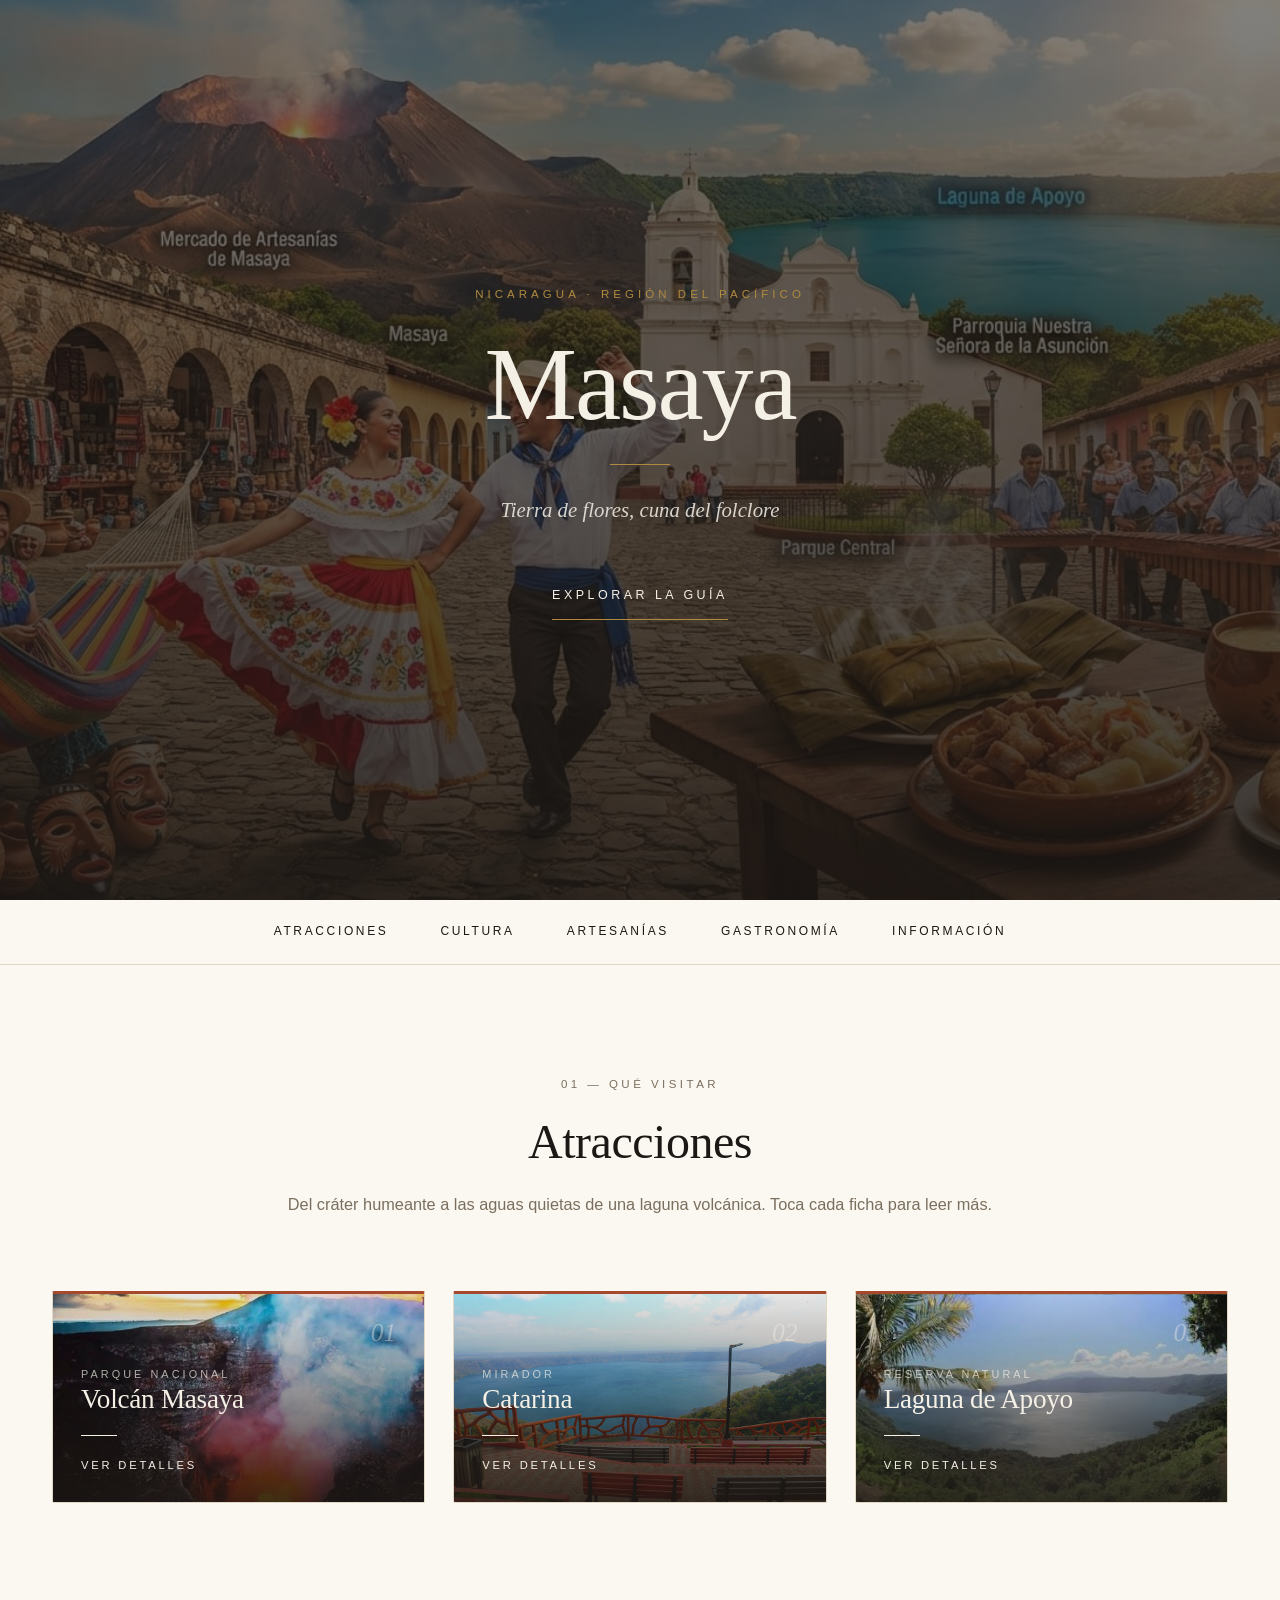
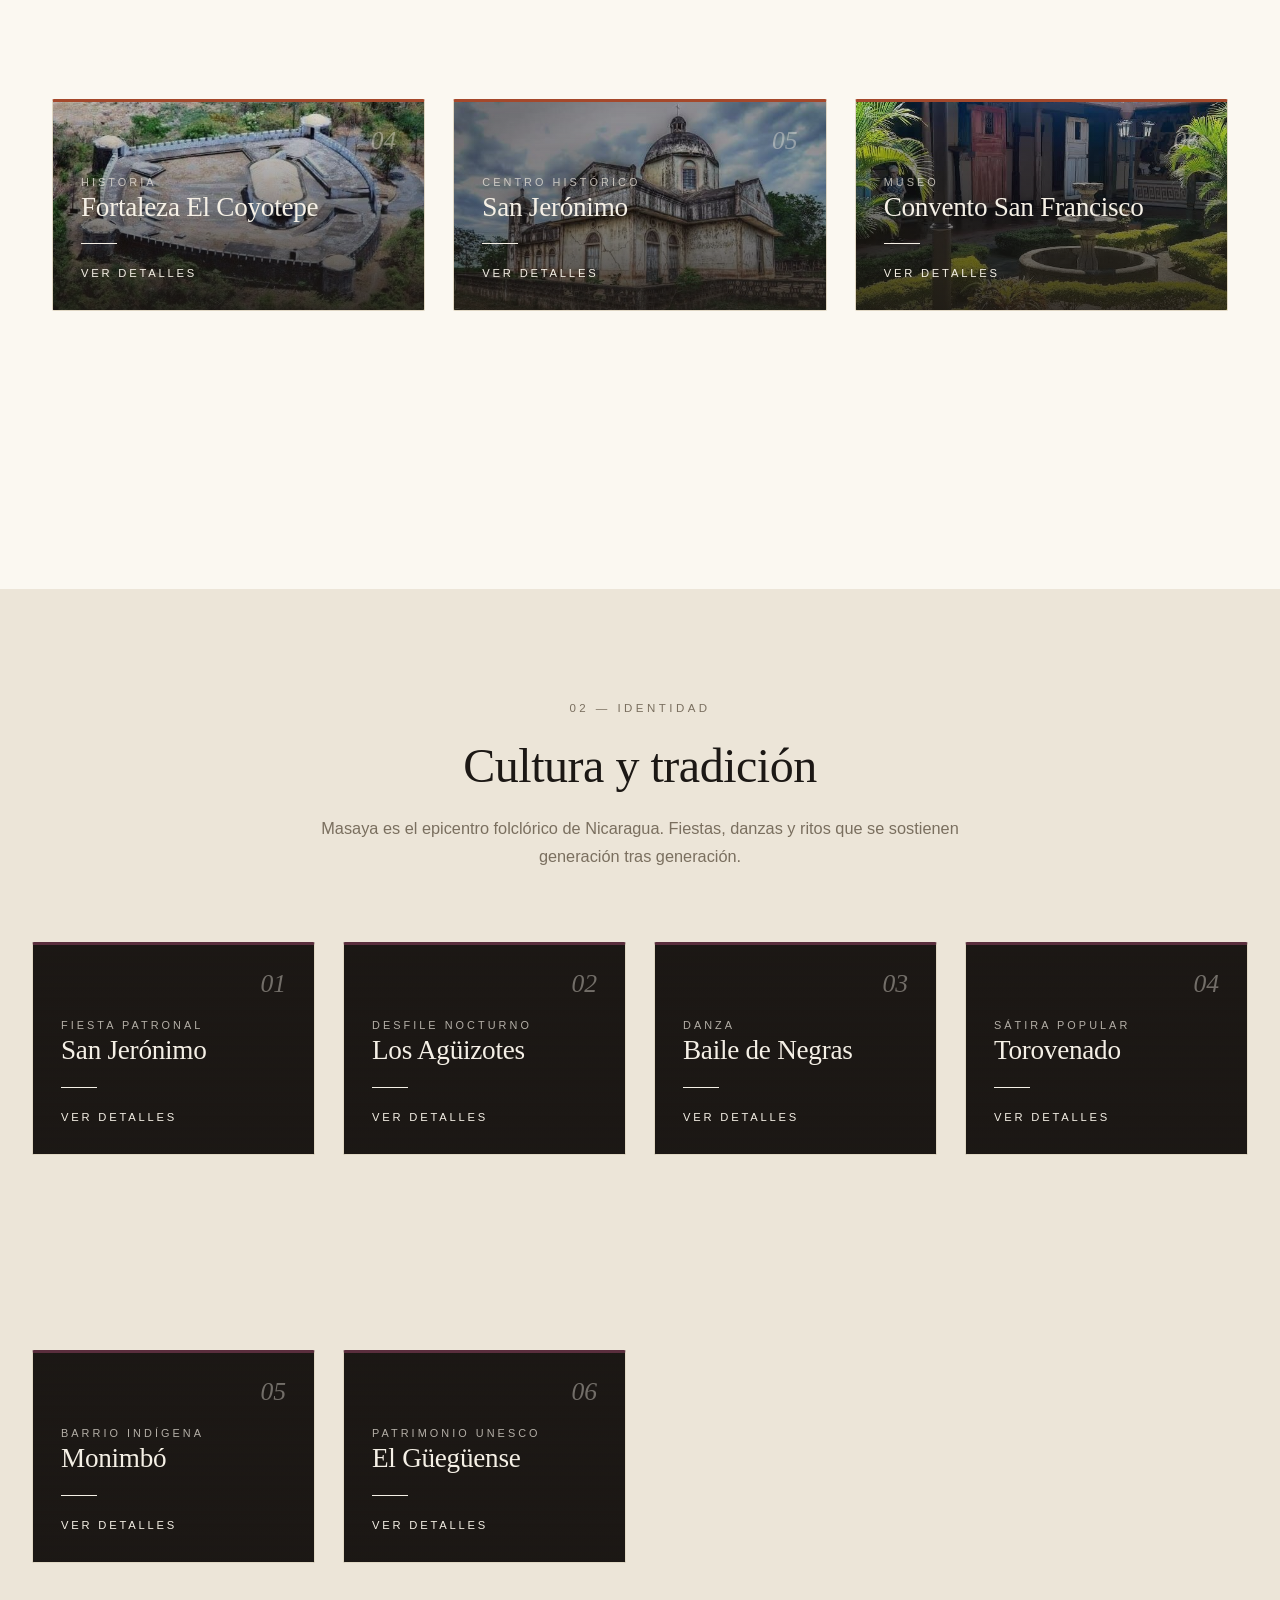
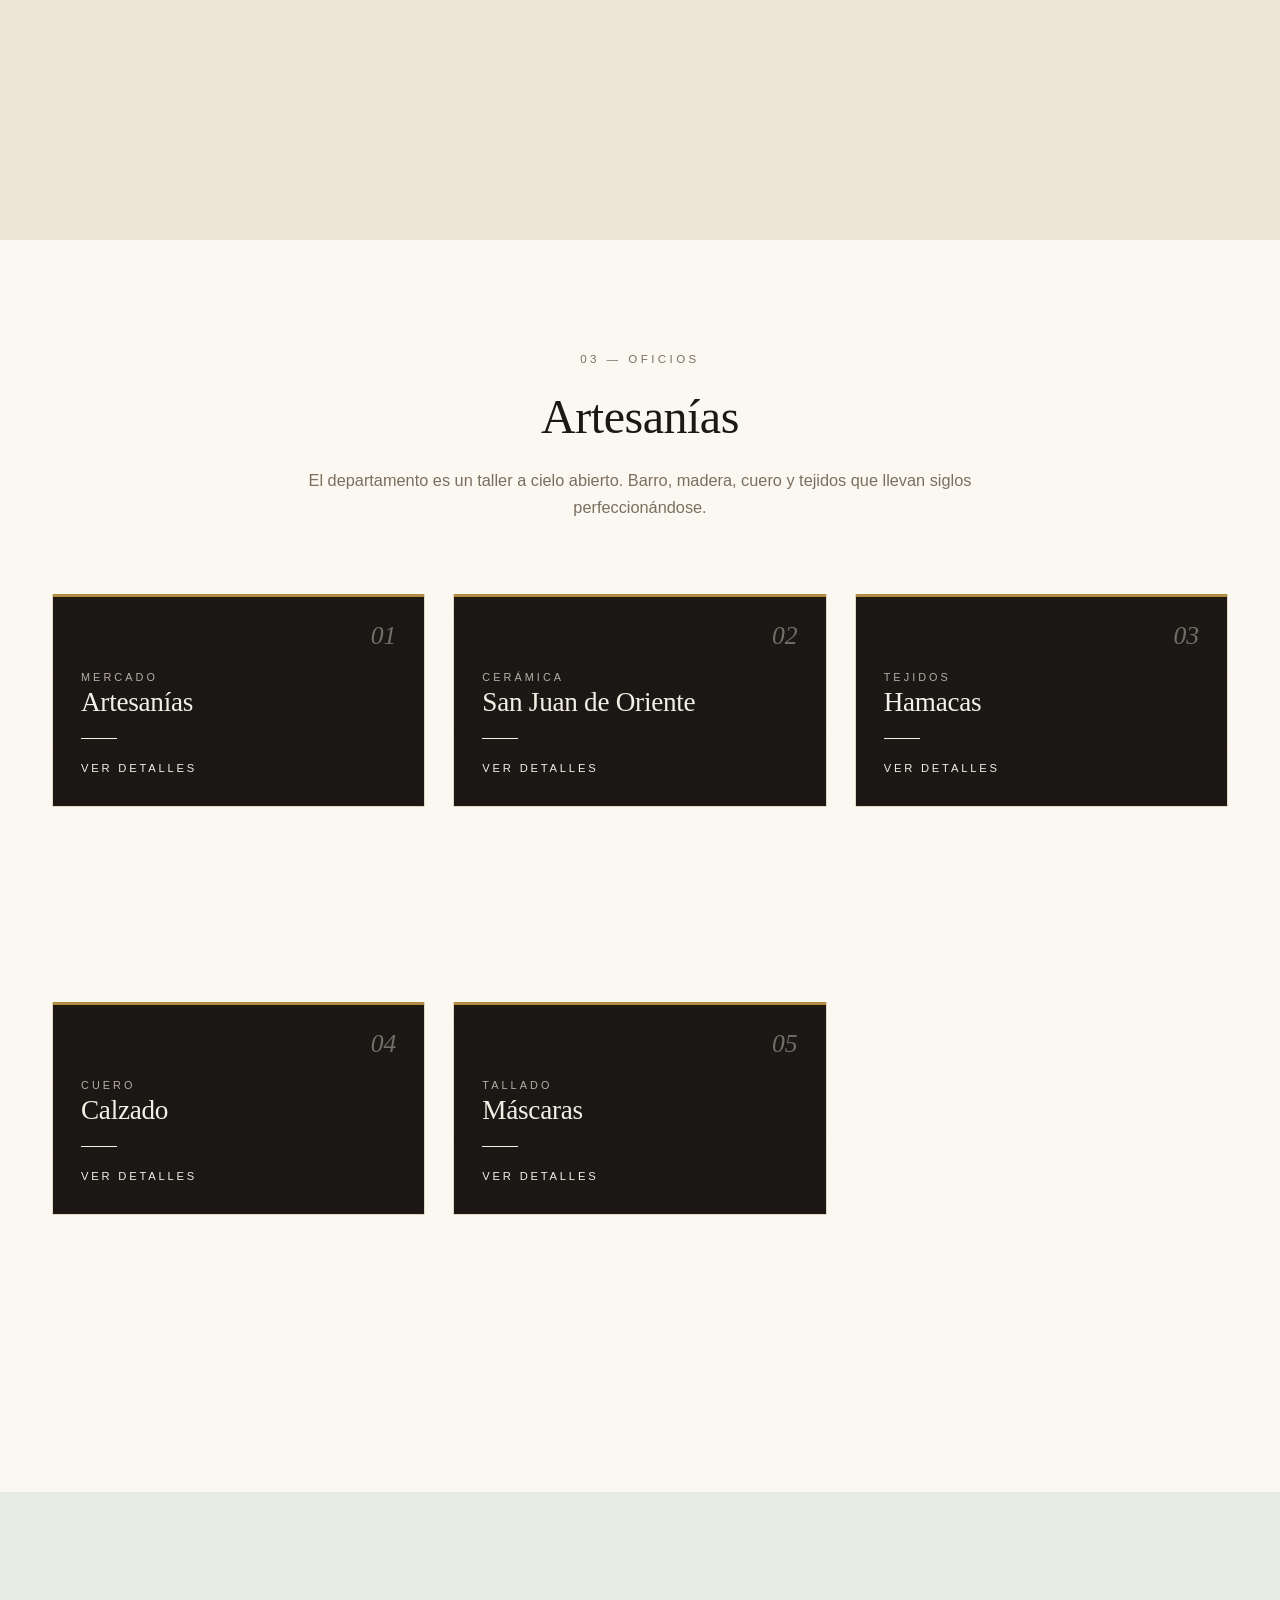
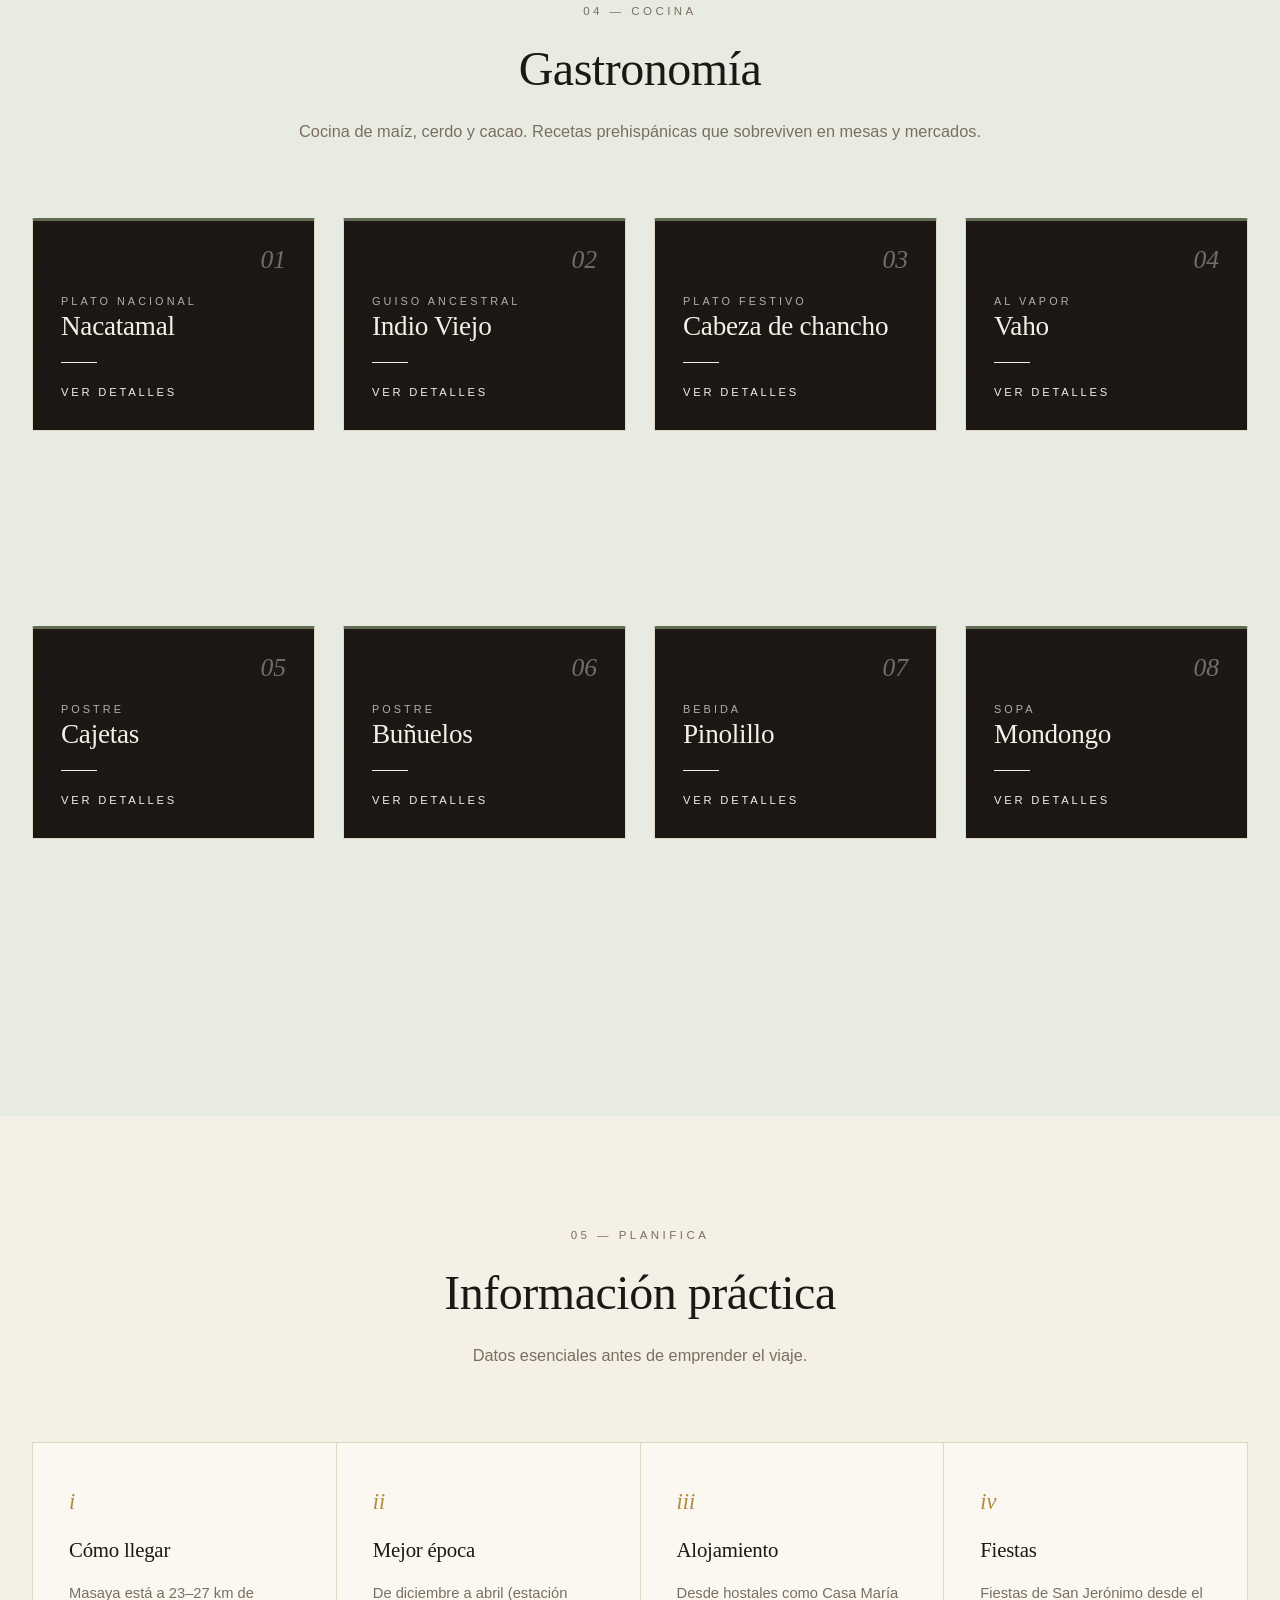
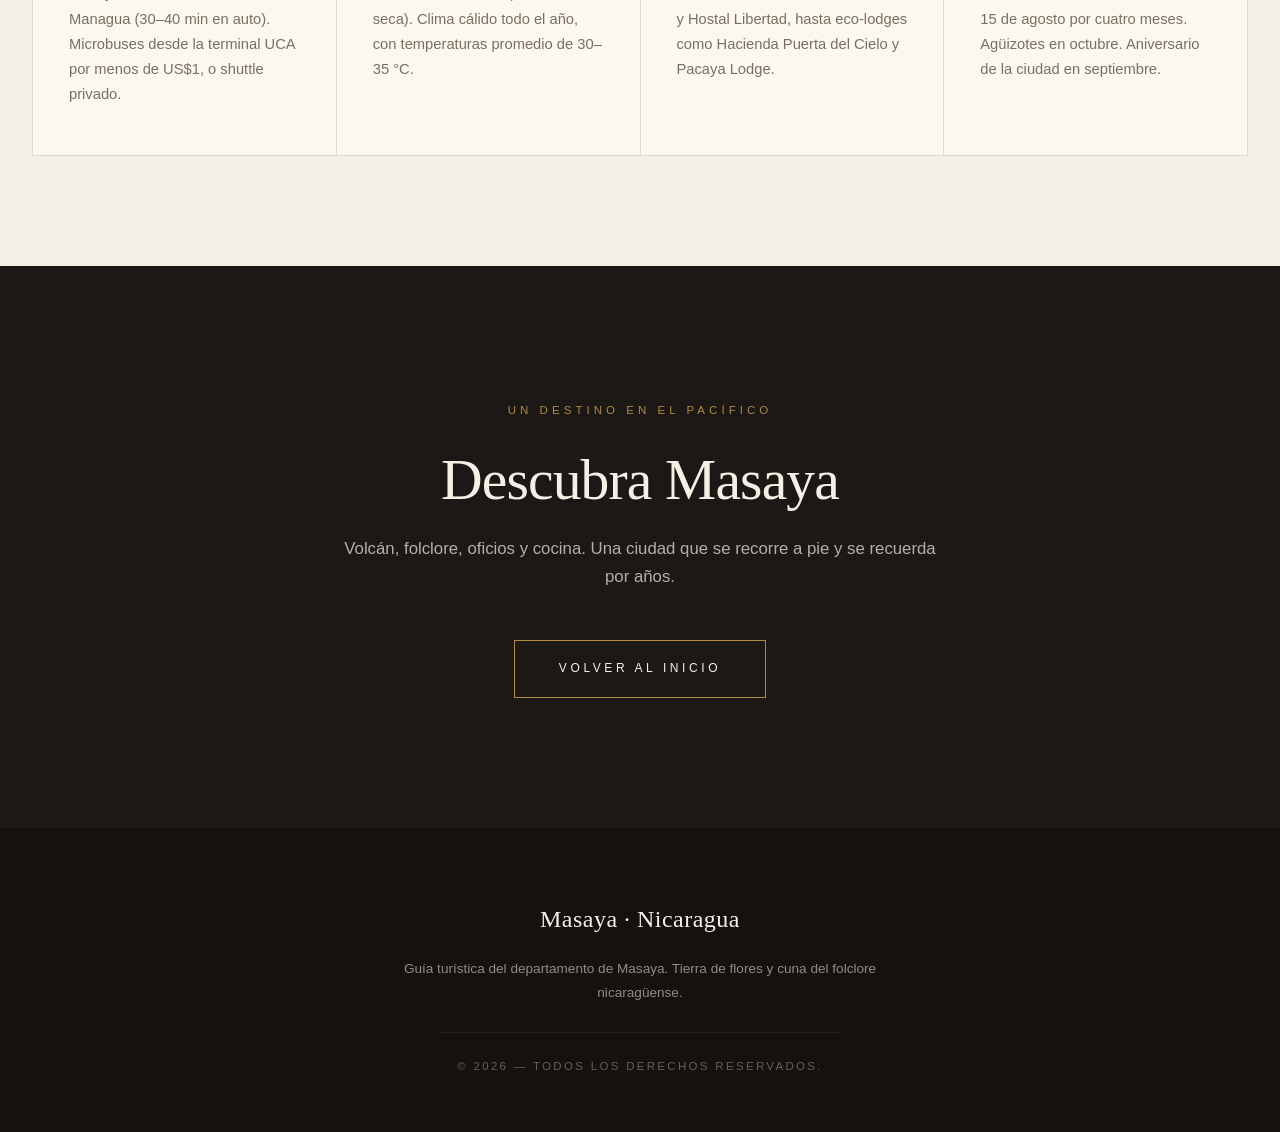
==== index.html @ ae40d8fa "love 3" ====
<!DOCTYPE html>
<html lang="es">
<head>
    <meta charset="UTF-8">
    <meta name="viewport" content="width=device-width, initial-scale=1.0">
    <meta name="description" content="Masaya, Nicaragua. Guía de viaje: volcán, cultura, artesanías y tradición.">
    <title>Masaya · Nicaragua</title>
    <link rel="stylesheet" href="estilos.css">
</head>
<body>

    <!-- ===== HEADER ===== -->
    <header class="hero">
        <div class="hero-content">
            <span class="hero-eyebrow">Nicaragua · Región del Pacífico</span>
            <h1>Masaya</h1>
            <span class="hero-rule"></span>
            <p class="hero-sub">Tierra de flores, cuna del folclore</p>
            <a href="#atracciones" class="hero-link">Explorar la guía</a>
        </div>
    </header>

    <!-- ===== NAVEGACIÓN ===== -->
    <nav class="nav">
        <ul>
            <li><a href="#atracciones">Atracciones</a></li>
            <li><a href="#cultura">Cultura</a></li>
            <li><a href="#artesanias">Artesanías</a></li>
            <li><a href="#gastronomia">Gastronomía</a></li>
            <li><a href="#informacion">Información</a></li>
        </ul>
    </nav>

    <!-- ===== ATRACCIONES ===== -->
    <section id="atracciones" class="section section-atr">
        <header class="section-head">
            <span class="eyebrow">01 — Qué visitar</span>
            <h2>Atracciones</h2>
            <p class="section-intro">Del cráter humeante a las aguas quietas de una laguna volcánica. Toca cada ficha para leer más.</p>
        </header>

        <div class="grid">
            <!-- TARJETA 1 -->
            <!-- NOTA: Cambia la URL de la imagen por tu ruta local, ej: url('imagenes/volcan.jpg') -->
            <label class="card">
                <input type="checkbox" class="card-toggle">
                <div class="card-inner">
                    <div class="card-front" style="background-image: url(/fotos/WhatsApp\ Image\ 2026-09-17\ at\ 3.47.11\ PM.jpeg);">
                        <span class="card-num">01</span>
                        <span class="card-eyebrow">Parque Nacional</span>
                        <h3 class="card-title">Volcán Masaya</h3>
                        <span class="card-line"></span>
                        <span class="card-cta">Ver detalles</span>
                    </div>
                    <div class="card-back">
                        <span class="card-close">← Volver</span>
                        <span class="card-num-back">01</span>
                        <h4>Volcán Masaya</h4>
                        <p>Uno de los volcanes más activos del continente. Conocido por los pueblos originarios como <em>Popogatepe</em>, "montaña que arde". Desde la Plaza de Oviedo se observa el lago de lava del cráter Santiago. Senderos como el Comalito y la Cruz de Bobadilla completan la visita.</p>
                        <span class="card-meta">Aventura · Naturaleza</span>
                    </div>
                </div>
            </label>

            <!-- TARJETA 2 -->
            <label class="card">
                <input type="checkbox" class="card-toggle">
                <div class="card-inner">
                    <div class="card-front" style="background-image: url('fotos/WhatsApp\ Image\ 2026-09-17\ at\ 3.52.43\ PM.jpeg');">
                        <span class="card-num">02</span>
                        <span class="card-eyebrow">Mirador</span>
                        <h3 class="card-title">Catarina</h3>
                        <span class="card-line"></span>
                        <span class="card-cta">Ver detalles</span>
                    </div>
                    <div class="card-back">
                        <span class="card-close">← Volver</span>
                        <span class="card-num-back">02</span>
                        <h4>Mirador de Catarina</h4>
                        <p>Vista panorámica hacia la Laguna de Apoyo y el pueblo de Catarina. Viveros de plantas ornamentales, artesanías y restaurantes con vista. Punto obligado para fotografía al atardecer.</p>
                        <span class="card-meta">Fotografía · Relax</span>
                    </div>
                </div>
            </label>

            <!-- TARJETA 3 -->
            <label class="card">
                <input type="checkbox" class="card-toggle">
                <div class="card-inner">
                    <div class="card-front" style="background-image: url('fotos/WhatsApp\ Image\ 2026-09-17\ at\ 3.54.42\ PM.jpeg');">
                        <span class="card-num">03</span>
                        <span class="card-eyebrow">Reserva Natural</span>
                        <h3 class="card-title">Laguna de Apoyo</h3>
                        <span class="card-line"></span>
                        <span class="card-cta">Ver detalles</span>
                    </div>
                    <div class="card-back">
                        <span class="card-close">← Volver</span>
                        <span class="card-num-back">03</span>
                        <h4>Laguna de Apoyo</h4>
                        <p>Cráter inundado con aguas minerales cristalinas. Bosque tropical seco circundante, opciones de hospedaje ecológico, kayak, natación y playas privadas. Un santuario natural a pocos minutos de Masaya.</p>
                        <span class="card-meta">Ecoturismo · Agua</span>
                    </div>
                </div>
            </label>

            <!-- TARJETA 4 -->
            <label class="card">
                <input type="checkbox" class="card-toggle">
                <div class="card-inner">
                    <div class="card-front" style="background-image: url('fotos/fortleza el coyotepe.jpeg');">
                        <span class="card-num">04</span>
                        <span class="card-eyebrow">Historia</span>
                        <h3 class="card-title">Fortaleza El Coyotepe</h3>
                        <span class="card-line"></span>
                        <span class="card-cta">Ver detalles</span>
                    </div>
                    <div class="card-back">
                        <span class="card-close">← Volver</span>
                        <span class="card-num-back">04</span>
                        <h4>Fortaleza El Coyotepe</h4>
                        <p>Fortaleza militar de 1893 sobre una colina estratégica. Vistas panorámicas de Masaya y los volcanes vecinos. Museo y calabozos que documentan episodios de la historia nicaragüense del siglo XX.</p>
                        <span class="card-meta">Historia · Vistas</span>
                    </div>
                </div>
            </label>

            <!-- TARJETA 5 -->
            <label class="card">
                <input type="checkbox" class="card-toggle">
                <div class="card-inner">
                    <div class="card-front" style="background-image: url('fotos/san jeronimo.jpeg');">
                        <span class="card-num">05</span>
                        <span class="card-eyebrow">Centro Histórico</span>
                        <h3 class="card-title">San Jerónimo</h3>
                        <span class="card-line"></span>
                        <span class="card-cta">Ver detalles</span>
                    </div>
                    <div class="card-back">
                        <span class="card-close">← Volver</span>
                        <span class="card-num-back">05</span>
                        <h4>Iglesia y Parque Central</h4>
                        <p>El corazón cívico y religioso de Masaya. La iglesia de San Jerónimo, patrono de la ciudad, inicia el recorrido de las fiestas patronales. Frente a ella, el parque central concentra la vida cotidiana del municipio.</p>
                        <span class="card-meta">Cultura · Fe</span>
                    </div>
                </div>
            </label>

            <!-- TARJETA 6 -->
            <label class="card">
                <input type="checkbox" class="card-toggle">
                <div class="card-inner">
                    <div class="card-front" style="background-image: url('fotos/museo.jpeg');">
                        <span class="card-num">06</span>
                        <span class="card-eyebrow">Museo</span>
                        <h3 class="card-title">Convento San Francisco</h3>
                        <span class="card-line"></span>
                        <span class="card-cta">Ver detalles</span>
                    </div>
                    <div class="card-back">
                        <span class="card-close">← Volver</span>
                        <span class="card-num-back">06</span>
                        <h4>Museo Nacional de Masaya</h4>
                        <p>Antiguo convento franciscano convertido en museo. Colección arqueológica, objetos históricos y arte popular que recorren la región desde la época precolombina hasta el presente.</p>
                        <span class="card-meta">Historia · Arte</span>
                    </div>
                </div>
            </label>
        </div>
    </section>

    <!-- ===== CULTURA ===== -->
    <section id="cultura" class="section section-cul">
        <header class="section-head">
            <span class="eyebrow">02 — Identidad</span>
            <h2>Cultura y tradición</h2>
            <p class="section-intro">Masaya es el epicentro folclórico de Nicaragua. Fiestas, danzas y ritos que se sostienen generación tras generación.</p>
        </header>

        <div class="grid">
            <label class="card">
                <input type="checkbox" class="card-toggle">
                <div class="card-inner">
                    <div class="card-front" style="background-image: url('https://images.unsplash.com/photo-1514525253161-7a46d19cd819?w=600&auto=format&fit=crop&q=60');">
                        <span class="card-num">01</span>
                        <span class="card-eyebrow">Fiesta patronal</span>
                        <h3 class="card-title">San Jerónimo</h3>
                        <span class="card-line"></span>
                        <span class="card-cta">Ver detalles</span>
                    </div>
                    <div class="card-back">
                        <span class="card-close">← Volver</span>
                        <span class="card-num-back">01</span>
                        <h4>Fiestas de San Jerónimo</h4>
                        <p>La celebración patronal más extensa del país. Cuatro meses de actividades con Torovenado, bailes folclóricos, marimba y procesiones. Comienza el 15 de agosto y transforma la ciudad.</p>
                        <span class="card-meta">Fiesta · Identidad</span>
                    </div>
                </div>
            </label>

            <label class="card">
                <input type="checkbox" class="card-toggle">
                <div class="card-inner">
                    <div class="card-front" style="background-image: url('https://images.unsplash.com/photo-1533174072545-7a4b6ad7a6c3?w=600&auto=format&fit=crop&q=60');">
                        <span class="card-num">02</span>
                        <span class="card-eyebrow">Desfile nocturno</span>
                        <h3 class="card-title">Los Agüizotes</h3>
                        <span class="card-line"></span>
                        <span class="card-cta">Ver detalles</span>
                    </div>
                    <div class="card-back">
                        <span class="card-close">← Volver</span>
                        <span class="card-num-back">02</span>
                        <h4>Los Agüizotes</h4>
                        <p>Desfile donde los mitos y leyendas nicaragüenses toman las calles: la Cegua, el Cadejo, la Muerte Quirina, el Padre Sin Cabeza. Se celebra en octubre y es una de las tradiciones más emblemáticas de Masaya.</p>
                        <span class="card-meta">Mitos · Tradición</span>
                    </div>
                </div>
            </label>

            <label class="card">
                <input type="checkbox" class="card-toggle">
                <div class="card-inner">
                    <div class="card-front" style="background-image: url('https://images.unsplash.com/photo-1516450360452-9312f5e86fc7?w=600&auto=format&fit=crop&q=60');">
                        <span class="card-num">03</span>
                        <span class="card-eyebrow">Danza</span>
                        <h3 class="card-title">Baile de Negras</h3>
                        <span class="card-line"></span>
                        <span class="card-cta">Ver detalles</span>
                    </div>
                    <div class="card-back">
                        <span class="card-close">← Volver</span>
                        <span class="card-num-back">03</span>
                        <h4>Baile de Negras</h4>
                        <p>Danza tradicional de elegancia y sátira. Las "negras" desfilan con vestidos coloridos y máscaras al ritmo de la marimba. Uno de los emblemas vivos de la identidad masaya.</p>
                        <span class="card-meta">Danza · Folclore</span>
                    </div>
                </div>
            </label>

            <label class="card">
                <input type="checkbox" class="card-toggle">
                <div class="card-inner">
                    <div class="card-front" style="background-image: url('https://images.unsplash.com/photo-1511671782779-c97d3d27a1d4?w=600&auto=format&fit=crop&q=60');">
                        <span class="card-num">04</span>
                        <span class="card-eyebrow">Sátira popular</span>
                        <h3 class="card-title">Torovenado</h3>
                        <span class="card-line"></span>
                        <span class="card-cta">Ver detalles</span>
                    </div>
                    <div class="card-back">
                        <span class="card-close">← Volver</span>
                        <span class="card-num-back">04</span>
                        <h4>El Torovenado</h4>
                        <p>Desfile satírico donde los participantes disfrazados critican a personajes y situaciones del momento. Toros de petate, máscaras y música. Una de las expresiones más auténticas del humor nicaragüense.</p>
                        <span class="card-meta">Sátira · Humor</span>
                    </div>
                </div>
            </label>

            <label class="card">
                <input type="checkbox" class="card-toggle">
                <div class="card-inner">
                    <div class="card-front" style="background-image: url('https://images.unsplash.com/photo-1518609878373-06d740f60d8b?w=600&auto=format&fit=crop&q=60');">
                        <span class="card-num">05</span>
                        <span class="card-eyebrow">Barrio indígena</span>
                        <h3 class="card-title">Monimbó</h3>
                        <span class="card-line"></span>
                        <span class="card-cta">Ver detalles</span>
                    </div>
                    <div class="card-back">
                        <span class="card-close">← Volver</span>
                        <span class="card-num-back">05</span>
                        <h4>Monimbó</h4>
                        <p>El barrio indígena más emblemático de Masaya. Calles con talleres de artesanos, iglesias coloniales y una comunidad que mantiene vivas sus raíces. La cuna del folclore masaya.</p>
                        <span class="card-meta">Pueblo · Raíces</span>
                    </div>
                </div>
            </label>

            <label class="card">
                <input type="checkbox" class="card-toggle">
                <div class="card-inner">
                    <div class="card-front" style="background-image: url('https://images.unsplash.com/photo-1507676184212-d0330a151670?w=600&auto=format&fit=crop&q=60');">
                        <span class="card-num">06</span>
                        <span class="card-eyebrow">Patrimonio UNESCO</span>
                        <h3 class="card-title">El Güegüense</h3>
                        <span class="card-line"></span>
                        <span class="card-cta">Ver detalles</span>
                    </div>
                    <div class="card-back">
                        <span class="card-close">← Volver</span>
                        <span class="card-num-back">06</span>
                        <h4>El Güegüense</h4>
                        <p>Obra maestra del teatro popular nicaragüense, declarada Patrimonio Oral e Inmaterial de la Humanidad. Su protagonista, un pícaro que se burla de las autoridades coloniales, es símbolo de la astucia popular.</p>
                        <span class="card-meta">Teatro · Patrimonio</span>
                    </div>
                </div>
            </label>
        </div>
    </section>

    <!-- ===== ARTESANÍAS ===== -->
    <section id="artesanias" class="section section-art">
        <header class="section-head">
            <span class="eyebrow">03 — Oficios</span>
            <h2>Artesanías</h2>
            <p class="section-intro">El departamento es un taller a cielo abierto. Barro, madera, cuero y tejidos que llevan siglos perfeccionándose.</p>
        </header>

        <div class="grid">
            <label class="card">
                <input type="checkbox" class="card-toggle">
                <div class="card-inner">
                    <div class="card-front" style="background-image: url('https://images.unsplash.com/photo-1584917865442-de89df76afd3?w=600&auto=format&fit=crop&q=60');">
                        <span class="card-num">01</span>
                        <span class="card-eyebrow">Mercado</span>
                        <h3 class="card-title">Artesanías</h3>
                        <span class="card-line"></span>
                        <span class="card-cta">Ver detalles</span>
                    </div>
                    <div class="card-back">
                        <span class="card-close">← Volver</span>
                        <span class="card-num-back">01</span>
                        <h4>Mercado de Artesanías</h4>
                        <p>En el centro de la ciudad. Piezas en madera, cuero, textil, cerámica, hamacas, juguetes tradicionales y bisutería. Todo elaborado por manos artesanas del departamento.</p>
                        <span class="card-meta">Compras · Souvenirs</span>
                    </div>
                </div>
            </label>

            <label class="card">
                <input type="checkbox" class="card-toggle">
                <div class="card-inner">
                    <div class="card-front" style="background-image: url('https://images.unsplash.com/photo-1610701596007-11502861dcfa?w=600&auto=format&fit=crop&q=60');">
                        <span class="card-num">02</span>
                        <span class="card-eyebrow">Cerámica</span>
                        <h3 class="card-title">San Juan de Oriente</h3>
                        <span class="card-line"></span>
                        <span class="card-cta">Ver detalles</span>
                    </div>
                    <div class="card-back">
                        <span class="card-close">← Volver</span>
                        <span class="card-num-back">02</span>
                        <h4>San Juan de Oriente</h4>
                        <p>Municipio vecino, tierra de alfareros. Talleres y tiendas con cerámica de formas y colores únicos. Se puede ver a los artesanos trabajar el barro en vivo.</p>
                        <span class="card-meta">Cerámica · Arte</span>
                    </div>
                </div>
            </label>

            <label class="card">
                <input type="checkbox" class="card-toggle">
                <div class="card-inner">
                    <div class="card-front" style="background-image: url('https://images.unsplash.com/photo-1528459801416-a9e53bbf4e17?w=600&auto=format&fit=crop&q=60');">
                        <span class="card-num">03</span>
                        <span class="card-eyebrow">Tejidos</span>
                        <h3 class="card-title">Hamacas</h3>
                        <span class="card-line"></span>
                        <span class="card-cta">Ver detalles</span>
                    </div>
                    <div class="card-back">
                        <span class="card-close">← Volver</span>
                        <span class="card-num-back">03</span>
                        <h4>Hamacas y textiles</h4>
                        <p>Masaya es célebre por sus hamacas tejidas a mano, coloridas y resistentes. También se producen manteles, servilletas y prendas en telares tradicionales.</p>
                        <span class="card-meta">Tejidos · Hogar</span>
                    </div>
                </div>
            </label>

            <label class="card">
                <input type="checkbox" class="card-toggle">
                <div class="card-inner">
                    <div class="card-front" style="background-image: url('https://images.unsplash.com/photo-1549298916-b41d501d3772?w=600&auto=format&fit=crop&q=60');">
                        <span class="card-num">04</span>
                        <span class="card-eyebrow">Cuero</span>
                        <h3 class="card-title">Calzado</h3>
                        <span class="card-line"></span>
                        <span class="card-cta">Ver detalles</span>
                    </div>
                    <div class="card-back">
                        <span class="card-close">← Volver</span>
                        <span class="card-num-back">04</span>
                        <h4>Cuero y calzado</h4>
                        <p>Talleres locales producen cinturones, carteras, sandalias y botas de cuero de alta calidad. Cada pieza es única y refleja el oficio transmitido por generaciones.</p>
                        <span class="card-meta">Cuero · Moda</span>
                    </div>
                </div>
            </label>

            <label class="card">
                <input type="checkbox" class="card-toggle">
                <div class="card-inner">
                    <div class="card-front" style="background-image: url('https://images.unsplash.com/photo-1605333396915-47fdd5d9e5c4?w=600&auto=format&fit=crop&q=60');">
                        <span class="card-num">05</span>
                        <span class="card-eyebrow">Tallado</span>
                        <h3 class="card-title">Máscaras</h3>
                        <span class="card-line"></span>
                        <span class="card-cta">Ver detalles</span>
                    </div>
                    <div class="card-back">
                        <span class="card-close">← Volver</span>
                        <span class="card-num-back">05</span>
                        <h4>Máscaras y madera</h4>
                        <p>Máscaras talladas a mano que representan personajes del folclore: el Güegüense, la Cegua, el Cadejo. También cofres, juguetes y piezas decorativas en madera.</p>
                        <span class="card-meta">Madera · Folclore</span>
                    </div>
                </div>
            </label>
        </div>
    </section>

    <!-- ===== GASTRONOMÍA ===== -->
    <section id="gastronomia" class="section section-gas">
        <header class="section-head">
            <span class="eyebrow">04 — Cocina</span>
            <h2>Gastronomía</h2>
            <p class="section-intro">Cocina de maíz, cerdo y cacao. Recetas prehispánicas que sobreviven en mesas y mercados.</p>
        </header>

        <div class="grid">
            <label class="card">
                <input type="checkbox" class="card-toggle">
                <div class="card-inner">
                    <div class="card-front" style="background-image: url('https://images.unsplash.com/photo-1565299585323-38d6b0865b47?w=600&auto=format&fit=crop&q=60');">
                        <span class="card-num">01</span>
                        <span class="card-eyebrow">Plato nacional</span>
                        <h3 class="card-title">Nacatamal</h3>
                        <span class="card-line"></span>
                        <span class="card-cta">Ver detalles</span>
                    </div>
                    <div class="card-back">
                        <span class="card-close">← Volver</span>
                        <span class="card-num-back">01</span>
                        <h4>Nacatamal</h4>
                        <p>Masa de maíz rellena de cerdo, arroz, papa, tomate, chile y especias. Envuelta en hoja de plátano y cocida al vapor durante horas. Se sirve tradicionalmente los fines de semana.</p>
                        <span class="card-meta">Plato · Tradicional</span>
                    </div>
                </div>
            </label>

            <label class="card">
                <input type="checkbox" class="card-toggle">
                <div class="card-inner">
                    <div class="card-front" style="background-image: url('https://images.unsplash.com/photo-1547592180-85f173990554?w=600&auto=format&fit=crop&q=60');">
                        <span class="card-num">02</span>
                        <span class="card-eyebrow">Guiso ancestral</span>
                        <h3 class="card-title">Indio Viejo</h3>
                        <span class="card-line"></span>
                        <span class="card-cta">Ver detalles</span>
                    </div>
                    <div class="card-back">
                        <span class="card-close">← Volver</span>
                        <span class="card-num-back">02</span>
                        <h4>Indio Viejo</h4>
                        <p>Guiso de masa de maíz con carne desmenuzada, cebolla, chile, tomate y hierbas. Plato de origen prehispánico que se sirve con tortilla recién hecha. Sabor profundo y reconfortante.</p>
                        <span class="card-meta">Plato · Ancestral</span>
                    </div>
                </div>
            </label>

            <label class="card">
                <input type="checkbox" class="card-toggle">
                <div class="card-inner">
                    <div class="card-front" style="background-image: url('https://images.unsplash.com/photo-1603360946369-dc9bb6258143?w=600&auto=format&fit=crop&q=60');">
                        <span class="card-num">03</span>
                        <span class="card-eyebrow">Plato festivo</span>
                        <h3 class="card-title">Cabeza de chancho</h3>
                        <span class="card-line"></span>
                        <span class="card-cta">Ver detalles</span>
                    </div>
                    <div class="card-back">
                        <span class="card-close">← Volver</span>
                        <span class="card-num-back">03</span>
                        <h4>Cabeza de chancho con yuca</h4>
                        <p>Cabeza de cerdo cocida lentamente con especias, acompañada de yuca, ensalada de repollo y tortillas. Plato contundente típico de las fiestas masayas.</p>
                        <span class="card-meta">Plato · Festivo</span>
                    </div>
                </div>
            </label>

            <label class="card">
                <input type="checkbox" class="card-toggle">
                <div class="card-inner">
                    <div class="card-front" style="background-image: url('https://images.unsplash.com/photo-1504674900247-0877df9cc836?w=600&auto=format&fit=crop&q=60');">
                        <span class="card-num">04</span>
                        <span class="card-eyebrow">Al vapor</span>
                        <h3 class="card-title">Vaho</h3>
                        <span class="card-line"></span>
                        <span class="card-cta">Ver detalles</span>
                    </div>
                    <div class="card-back">
                        <span class="card-close">← Volver</span>
                        <span class="card-num-back">04</span>
                        <h4>Vaho</h4>
                        <p>Carne de res, plátano, yuca y verduras cocidas al vapor dentro de hojas de plátano. Se sirve con ensalada de repollo y chile. Muy popular en los mercados.</p>
                        <span class="card-meta">Plato · Popular</span>
                    </div>
                </div>
            </label>

            <label class="card">
                <input type="checkbox" class="card-toggle">
                <div class="card-inner">
                    <div class="card-front" style="background-image: url('https://images.unsplash.com/photo-1551024506-0bccd828d307?w=600&auto=format&fit=crop&q=60');">
                        <span class="card-num">05</span>
                        <span class="card-eyebrow">Postre</span>
                        <h3 class="card-title">Cajetas</h3>
                        <span class="card-line"></span>
                        <span class="card-cta">Ver detalles</span>
                    </div>
                    <div class="card-back">
                        <span class="card-close">← Volver</span>
                        <span class="card-num-back">05</span>
                        <h4>Cajetas</h4>
                        <p>Dulce de leche, panela y canela. Textura suave y sabor caramelizado. Se elabora artesanalmente y se vende en los mercados tradicionales.</p>
                        <span class="card-meta">Postre · Dulce</span>
                    </div>
                </div>
            </label>

            <label class="card">
                <input type="checkbox" class="card-toggle">
                <div class="card-inner">
                    <div class="card-front" style="background-image: url('https://images.unsplash.com/photo-1563805042-7684c019e1cb?w=600&auto=format&fit=crop&q=60');">
                        <span class="card-num">06</span>
                        <span class="card-eyebrow">Postre</span>
                        <h3 class="card-title">Buñuelos</h3>
                        <span class="card-line"></span>
                        <span class="card-cta">Ver detalles</span>
                    </div>
                    <div class="card-back">
                        <span class="card-close">← Volver</span>
                        <span class="card-num-back">06</span>
                        <h4>Buñuelos de yuca</h4>
                        <p>Bolitas fritas de yuca bañadas en miel de panela. Crujientes por fuera, suaves por dentro. Se disfrutan especialmente en época navideña y fiestas patronales.</p>
                        <span class="card-meta">Postre · Frito</span>
                    </div>
                </div>
            </label>

            <label class="card">
                <input type="checkbox" class="card-toggle">
                <div class="card-inner">
                    <div class="card-front" style="background-image: url('https://images.unsplash.com/photo-1544145945-f90425340c7e?w=600&auto=format&fit=crop&q=60');">
                        <span class="card-num">07</span>
                        <span class="card-eyebrow">Bebida</span>
                        <h3 class="card-title">Pinolillo</h3>
                        <span class="card-line"></span>
                        <span class="card-cta">Ver detalles</span>
                    </div>
                    <div class="card-back">
                        <span class="card-close">← Volver</span>
                        <span class="card-num-back">07</span>
                        <h4>Pinolillo y pozol</h4>
                        <p>Bebidas ancestrales de maíz tostado y cacao. El pinolillo es refrescante y ligeramente dulce; el pozol se sirve frío. Parte esencial de la identidad gastronómica nacional.</p>
                        <span class="card-meta">Bebida · Ancestral</span>
                    </div>
                </div>
            </label>

            <label class="card">
                <input type="checkbox" class="card-toggle">
                <div class="card-inner">
                    <div class="card-front" style="background-image: url('https://images.unsplash.com/photo-1547592166-23ac45744acd?w=600&auto=format&fit=crop&q=60');">
                        <span class="card-num">08</span>
                        <span class="card-eyebrow">Sopa</span>
                        <h3 class="card-title">Mondongo</h3>
                        <span class="card-line"></span>
                        <span class="card-cta">Ver detalles</span>
                    </div>
                    <div class="card-back">
                        <span class="card-close">← Volver</span>
                        <span class="card-num-back">08</span>
                        <h4>Sopa de mondongo</h4>
                        <p>Sopa contundente de panza de res, verduras y especias. Se sirve caliente con tortillas y chile. Plato favorito en días de fiesta y mañanas frescas.</p>
                        <span class="card-meta">Sopa · Reconfortante</span>
                    </div>
                </div>
            </label>
        </div>
    </section>

    <!-- ===== INFORMACIÓN PRÁCTICA ===== -->
    <section id="informacion" class="section section-info">
        <header class="section-head">
            <span class="eyebrow">05 — Planifica</span>
            <h2>Información práctica</h2>
            <p class="section-intro">Datos esenciales antes de emprender el viaje.</p>
        </header>

        <div class="info-grid">
            <div class="info-item">
                <span class="info-num">i</span>
                <h3>Cómo llegar</h3>
                <p>Masaya está a 23–27 km de Managua (30–40 min en auto). Microbuses desde la terminal UCA por menos de US$1, o shuttle privado.</p>
            </div>
            <div class="info-item">
                <span class="info-num">ii</span>
                <h3>Mejor época</h3>
                <p>De diciembre a abril (estación seca). Clima cálido todo el año, con temperaturas promedio de 30–35 °C.</p>
            </div>
            <div class="info-item">
                <span class="info-num">iii</span>
                <h3>Alojamiento</h3>
                <p>Desde hostales como Casa María y Hostal Libertad, hasta eco-lodges como Hacienda Puerta del Cielo y Pacaya Lodge.</p>
            </div>
            <div class="info-item">
                <span class="info-num">iv</span>
                <h3>Fiestas</h3>
                <p>Fiestas de San Jerónimo desde el 15 de agosto por cuatro meses. Agüizotes en octubre. Aniversario de la ciudad en septiembre.</p>
            </div>
        </div>
    </section>

    <!-- ===== CTA ===== -->
    <section class="cta">
        <span class="cta-eyebrow">Un destino en el Pacífico</span>
        <h2>Descubra Masaya</h2>
        <p>Volcán, folclore, oficios y cocina. Una ciudad que se recorre a pie y se recuerda por años.</p>
        <a href="#atracciones" class="cta-btn">Volver al inicio</a>
    </section>

    <!-- ===== FOOTER ===== -->
    <footer class="footer">
        <p class="footer-brand">Masaya · Nicaragua</p>
        <p class="footer-note">Guía turística del departamento de Masaya. Tierra de flores y cuna del folclore nicaragüense.</p>
        <p class="footer-copy">© 2026 — Todos los derechos reservados.</p>
    </footer>

</body>
</html>
---- estilos.css ----
/* ==================================================
   MASAYA · Guía de viaje — Diseño editorial
   ================================================== */

* {
    margin: 0;
    padding: 0;
    box-sizing: border-box;
}

:root {
    --ink:        #1c1815;
    --ink-soft:   #2a2521;
    --cream:      #f5f0e6;
    --paper:      #fbf8f1;
    --line:       #e0d7c4;
    --muted:      #7a6f5f;
    --terracotta: #a5482b;
    --gold:       #b08a3e;
    --sage:       #5f6b52;
    --plum:       #5a2e3d;
    --serif:      Georgia, 'Times New Roman', 'Iowan Old Style', serif;
    --sans:       -apple-system, BlinkMacSystemFont, 'Segoe UI', Helvetica, Arial, sans-serif;
}

html {
    scroll-behavior: smooth;
}

body {
    font-family: var(--sans);
    background: var(--paper);
    color: var(--ink);
    line-height: 1.65;
    font-size: 16px;
    -webkit-font-smoothing: antialiased;
}

/* ==================================================
   HEADER / HERO
   ================================================== */
.hero {
    min-height: 100vh;
    background:
        linear-gradient(180deg, rgba(28,24,21,0.55) 0%, rgba(28,24,21,0.85) 100%),
        url('fotos/presentacion.jpeg') center/cover no-repeat;
    display: flex;
    align-items: center;
    justify-content: center;
    text-align: center;
    padding: 40px 24px;
    color: var(--cream);
}

.hero-content {
    max-width: 760px;
}

.hero-eyebrow {
    display: inline-block;
    font-size: 0.72rem;
    letter-spacing: 0.35em;
    text-transform: uppercase;
    color: var(--gold);
    margin-bottom: 28px;
}

.hero h1 {
    font-family: var(--serif);
    font-size: clamp(3.2rem, 9vw, 6.5rem);
    font-weight: 400;
    letter-spacing: -0.02em;
    line-height: 1;
    color: var(--cream);
    margin-bottom: 28px;
}

.hero-rule {
    display: block;
    width: 60px;
    height: 1px;
    background: var(--gold);
    margin: 0 auto 28px;
}

.hero-sub {
    font-family: var(--serif);
    font-style: italic;
    font-size: clamp(1rem, 2vw, 1.3rem);
    color: rgba(245,240,230,0.85);
    margin-bottom: 44px;
}

.hero-link {
    display: inline-block;
    font-size: 0.78rem;
    letter-spacing: 0.28em;
    text-transform: uppercase;
    color: var(--cream);
    text-decoration: none;
    padding: 14px 0;
    border-bottom: 1px solid var(--gold);
    transition: all 0.3s ease;
}

.hero-link:hover {
    color: var(--gold);
    padding-left: 8px;
    padding-right: 8px;
}

/* ==================================================
   NAVEGACIÓN
   ================================================== */
.nav {
    position: sticky;
    top: 0;
    z-index: 100;
    background: var(--paper);
    border-bottom: 1px solid var(--line);
}

.nav ul {
    list-style: none;
    display: flex;
    justify-content: center;
    flex-wrap: wrap;
    max-width: 1200px;
    margin: 0 auto;
    padding: 0 20px;
}

.nav a {
    display: block;
    padding: 22px 26px;
    color: var(--ink);
    text-decoration: none;
    font-size: 0.75rem;
    letter-spacing: 0.22em;
    text-transform: uppercase;
    font-weight: 500;
    position: relative;
    transition: color 0.3s ease;
}

.nav a::after {
    content: '';
    position: absolute;
    bottom: 0;
    left: 50%;
    transform: translateX(-50%);
    width: 0;
    height: 2px;
    background: var(--gold);
    transition: width 0.3s ease;
}

.nav a:hover {
    color: var(--terracotta);
}

.nav a:hover::after {
    width: calc(100% - 52px);
}

/* ==================================================
   SECCIONES
   ================================================== */
.section {
    padding: 110px 32px;
    max-width: 1240px;
    margin: 0 auto;
}

.section-head {
    max-width: 720px;
    margin: 0 auto 72px;
    text-align: center;
}

.eyebrow {
    display: block;
    font-size: 0.72rem;
    letter-spacing: 0.3em;
    text-transform: uppercase;
    color: var(--muted);
    margin-bottom: 20px;
    font-weight: 500;
}

.section-head h2 {
    font-family: var(--serif);
    font-weight: 400;
    font-size: clamp(2rem, 4.5vw, 3rem);
    letter-spacing: -0.01em;
    color: var(--ink);
    margin-bottom: 22px;
    line-height: 1.15;
}

.section-intro {
    font-size: 1.02rem;
    color: var(--muted);
    line-height: 1.7;
}

.grid {
    display: grid;
    grid-template-columns: repeat(auto-fill, minmax(280px, 1fr));
    gap: 28px;
}

/* ==================================================
   TARJETAS (FLIP con checkbox — funciona sin JS)
   ================================================== */
.card {
    display: block;
    position: relative;
    height: 380px; /* Aumentado un poco para que respire la imagen */
    cursor: pointer;
    perspective: 1400px;
    -webkit-tap-highlight-color: transparent;
}

.card-toggle {
    display: none;
}

.card-inner {
    position: relative;
    width: 100%;
    height: 100%;
    transition: transform 0.85s cubic-bezier(0.4, 0, 0.2, 1);
    transform-style: preserve-3d;
}

.card-toggle:checked ~ .card-inner {
    transform: rotateY(180deg);
}

.card-front,
.card-back {
    position: absolute;
    inset: 0;
    backface-visibility: hidden;
    -webkit-backface-visibility: hidden;
    border-radius: 2px;
    overflow: hidden;
}

/* ---------- FRONT (Con Imagen de Fondo) ---------- */
.card-front {
    background-color: var(--ink);
    background-size: cover;
    background-position: center;
    border: 1px solid var(--line);
    border-top: 3px solid var(--terracotta);
    padding: 32px 28px 28px;
    display: flex;
    flex-direction: column;
    justify-content: flex-end; /* Texto abajo */
    position: relative;
    color: var(--cream);
    transition: border-color 0.3s ease, box-shadow 0.4s ease;
}

/* Degradado oscuro para que el texto se lea sobre la foto */
.card-front::before {
    content: '';
    position: absolute;
    inset: 0;
    background: linear-gradient(180deg, rgba(28,24,21,0.1) 0%, rgba(28,24,21,0.85) 100%);
    z-index: 1;
}

.card-front > * {
    position: relative;
    z-index: 2;
}

.card:hover .card-front {
    box-shadow: 0 20px 44px -20px rgba(28,24,21,0.5);
}

.card-num {
    position: absolute;
    top: 26px;
    right: 28px;
    font-family: var(--serif);
    font-size: 1.6rem;
    color: rgba(245,240,230,0.4);
    font-style: italic;
    font-weight: 400;
    line-height: 1;
}

.card-eyebrow {
    font-size: 0.68rem;
    letter-spacing: 0.28em;
    text-transform: uppercase;
    color: rgba(245,240,230,0.7);
    margin-bottom: auto; /* Empuja el título hacia abajo */
    padding-top: 40px;
    font-weight: 500;
}

.card-title {
    font-family: var(--serif);
    font-weight: 400;
    font-size: 1.7rem;
    line-height: 1.15;
    color: var(--cream);
    letter-spacing: -0.01em;
    margin-bottom: 20px;
}

.card-line {
    display: block;
    width: 36px;
    height: 1px;
    background: var(--cream);
    margin-bottom: 20px;
}

.card-cta {
    font-size: 0.7rem;
    letter-spacing: 0.25em;
    text-transform: uppercase;
    color: var(--cream);
    font-weight: 500;
    transition: color 0.3s ease;
}

.card:hover .card-cta {
    color: var(--gold);
}

/* ---------- BACK (Información) ---------- */
.card-back {
    transform: rotateY(180deg);
    background: var(--ink);
    color: var(--cream);
    padding: 36px 30px 30px;
    display: flex;
    flex-direction: column;
    border-top: 3px solid var(--gold);
}

.card-close {
    position: absolute;
    top: 26px;
    left: 28px;
    font-size: 0.68rem;
    letter-spacing: 0.15em;
    text-transform: uppercase;
    color: rgba(245,240,230,0.5);
    font-weight: 500;
    transition: color 0.3s ease;
}

.card:hover .card-close {
    color: var(--gold);
}

.card-num-back {
    position: absolute;
    top: 26px;
    right: 28px;
    font-family: var(--serif);
    font-size: 1.6rem;
    color: rgba(245,240,230,0.14);
    font-style: italic;
    line-height: 1;
}

.card-back h4 {
    font-family: var(--serif);
    font-weight: 400;
    font-size: 1.35rem;
    line-height: 1.2;
    color: var(--cream);
    letter-spacing: -0.01em;
    margin-bottom: 16px;
    padding-top: 20px; /* Espacio para el botón cerrar */
    padding-right: 40px;
}

.card-back p {
    font-size: 0.9rem;
    line-height: 1.65;
    color: rgba(245,240,230,0.82);
    flex: 1;
    overflow-y: auto;
}

.card-back em {
    color: var(--gold);
    font-style: italic;
}

.card-meta {
    display: block;
    margin-top: 20px;
    padding-top: 16px;
    border-top: 1px solid rgba(245,240,230,0.15);
    font-size: 0.68rem;
    letter-spacing: 0.24em;
    text-transform: uppercase;
    color: var(--gold);
    font-weight: 500;
}

/* ==================================================
   ACENTOS POR SECCIÓN
   ================================================== */
.section-atr .card-front { border-top-color: var(--terracotta); }
.section-atr .card-back  { border-top-color: var(--terracotta); }
.section-atr .card:hover .card-cta { color: var(--terracotta); }

.section-cul {
    background: #ece5d8;
    max-width: 100%;
}
.section-cul .card-front { border-top-color: var(--plum); }
.section-cul .card-back  { border-top-color: var(--plum); }
.section-cul .card:hover .card-cta { color: var(--plum); }

.section-art .card-front { border-top-color: var(--gold); }
.section-art .card-back  { border-top-color: var(--gold); }
.section-art .card:hover .card-cta { color: var(--gold); }

.section-gas {
    background: #e8ebe2;
    max-width: 100%;
}
.section-gas .card-front { border-top-color: var(--sage); }
.section-gas .card-back  { border-top-color: var(--sage); }
.section-gas .card:hover .card-cta { color: var(--sage); }

/* En secciones con fondo, mantener el grid centrado */
.section-cul .grid,
.section-gas .grid {
    max-width: 1240px;
    margin: 0 auto;
}

.section-cul .section-head,
.section-gas .section-head {
    max-width: 720px;
}

/* ==================================================
   INFORMACIÓN PRÁCTICA
   ================================================== */
.section-info {
    background: var(--cream);
    max-width: 100%;
    padding: 110px 32px;
}

.section-info .section-head {
    max-width: 720px;
    margin: 0 auto 72px;
}

.info-grid {
    display: grid;
    grid-template-columns: repeat(auto-fit, minmax(240px, 1fr));
    gap: 0;
    max-width: 1240px;
    margin: 0 auto;
    border-top: 1px solid var(--line);
    border-left: 1px solid var(--line);
}

.info-item {
    padding: 48px 36px;
    border-right: 1px solid var(--line);
    border-bottom: 1px solid var(--line);
    background: var(--paper);
    transition: background 0.3s ease;
}

.info-item:hover {
    background: #fff;
}

.info-num {
    display: block;
    font-family: var(--serif);
    font-style: italic;
    font-size: 1.4rem;
    color: var(--gold);
    margin-bottom: 20px;
    line-height: 1;
}

.info-item h3 {
    font-family: var(--serif);
    font-weight: 400;
    font-size: 1.3rem;
    color: var(--ink);
    margin-bottom: 14px;
    letter-spacing: -0.01em;
}

.info-item p {
    font-size: 0.92rem;
    color: var(--muted);
    line-height: 1.7;
}

/* ==================================================
   CTA
   ================================================== */
.cta {
    background: var(--ink);
    color: var(--cream);
    text-align: center;
    padding: 130px 32px;
}

.cta-eyebrow {
    display: inline-block;
    font-size: 0.72rem;
    letter-spacing: 0.35em;
    text-transform: uppercase;
    color: var(--gold);
    margin-bottom: 28px;
}

.cta h2 {
    font-family: var(--serif);
    font-weight: 400;
    font-size: clamp(2.2rem, 5vw, 3.6rem);
    letter-spacing: -0.015em;
    color: var(--cream);
    margin-bottom: 24px;
    line-height: 1.1;
}

.cta p {
    max-width: 620px;
    margin: 0 auto 48px;
    font-size: 1.05rem;
    color: rgba(245,240,230,0.7);
    line-height: 1.7;
}

.cta-btn {
    display: inline-block;
    padding: 18px 44px;
    border: 1px solid var(--gold);
    color: var(--cream);
    text-decoration: none;
    font-size: 0.75rem;
    letter-spacing: 0.3em;
    text-transform: uppercase;
    font-weight: 500;
    transition: all 0.35s ease;
}

.cta-btn:hover {
    background: var(--gold);
    color: var(--ink);
}

/* ==================================================
   FOOTER
   ================================================== */
.footer {
    background: #14110e;
    color: rgba(245,240,230,0.55);
    text-align: center;
    padding: 72px 32px 56px;
    font-size: 0.85rem;
}

.footer-brand {
    font-family: var(--serif);
    font-size: 1.5rem;
    color: var(--cream);
    margin-bottom: 18px;
    letter-spacing: 0.02em;
}

.footer-note {
    max-width: 520px;
    margin: 0 auto 28px;
    line-height: 1.7;
}

.footer-copy {
    font-size: 0.72rem;
    letter-spacing: 0.2em;
    text-transform: uppercase;
    color: rgba(245,240,230,0.35);
    padding-top: 24px;
    border-top: 1px solid rgba(245,240,230,0.08);
    max-width: 400px;
    margin: 0 auto;
}

/* ==================================================
   RESPONSIVE
   ================================================== */
@media (max-width: 720px) {
    .section {
        padding: 80px 20px;
    }

    .section-head {
        margin-bottom: 52px;
    }

    .nav a {
        padding: 16px 12px;
        font-size: 0.68rem;
        letter-spacing: 0.18em;
    }

    .nav a:hover::after {
        width: calc(100% - 24px);
    }

    .card {
        height: 360px;
    }

    .card-front {
        padding: 28px 24px 24px;
    }

    .card-title {
        font-size: 1.5rem;
    }

    .card-back {
        padding: 30px 24px 24px;
    }

    .info-item {
        padding: 36px 26px;
    }

    .cta {
        padding: 90px 24px;
    }

    .hero {
        min-height: 90vh;
    }
}
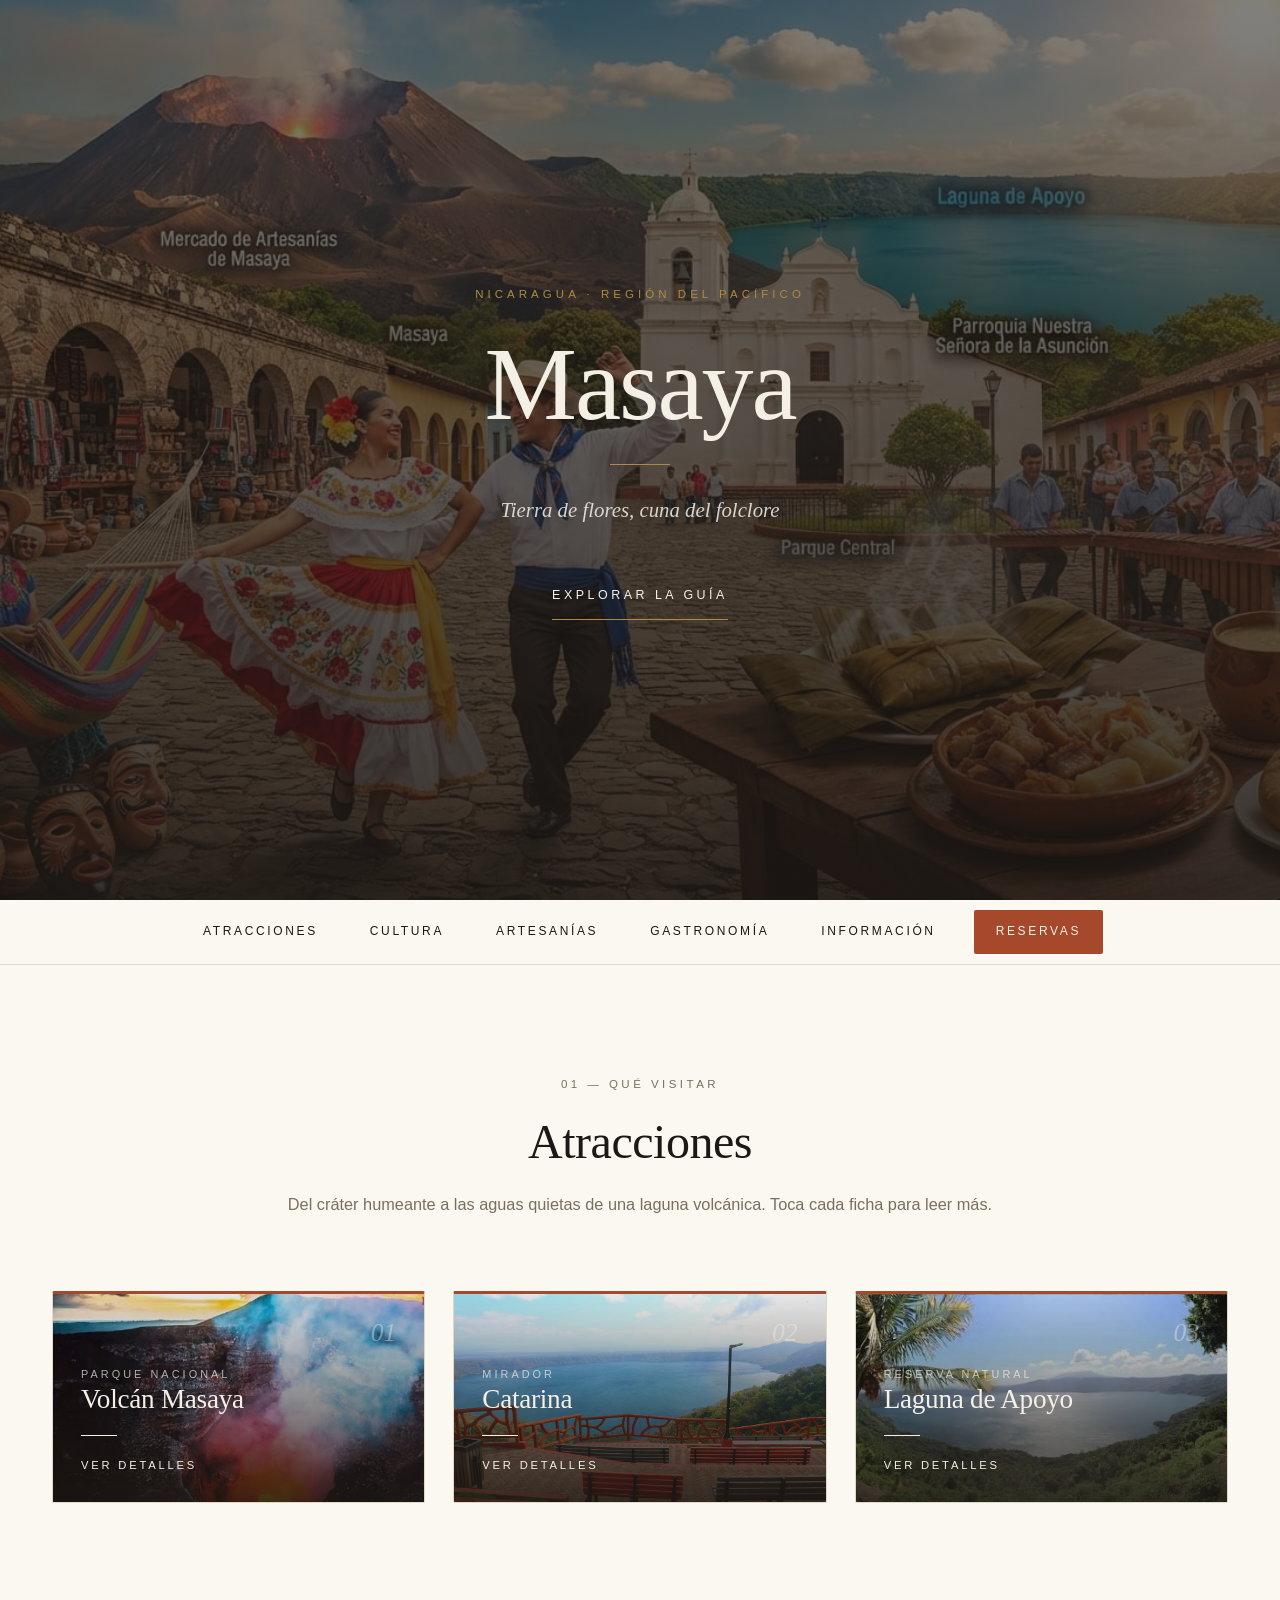
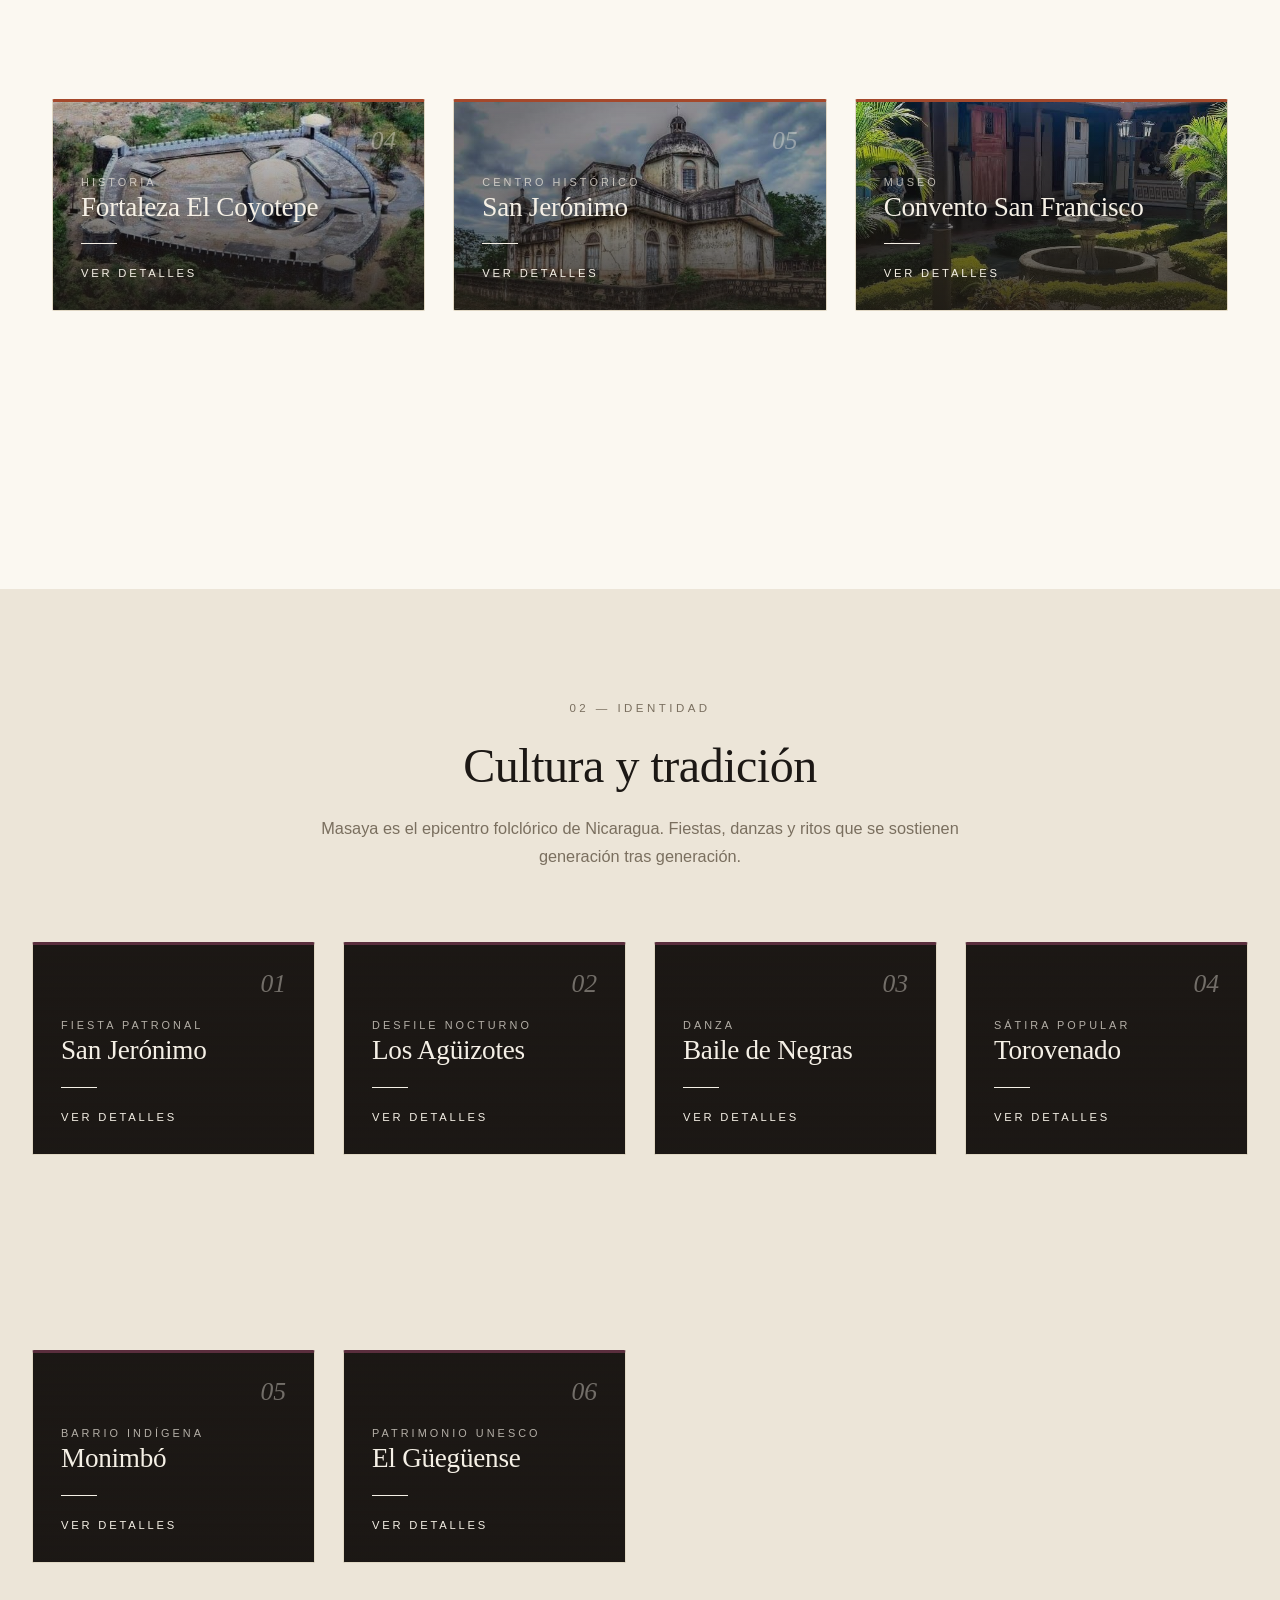
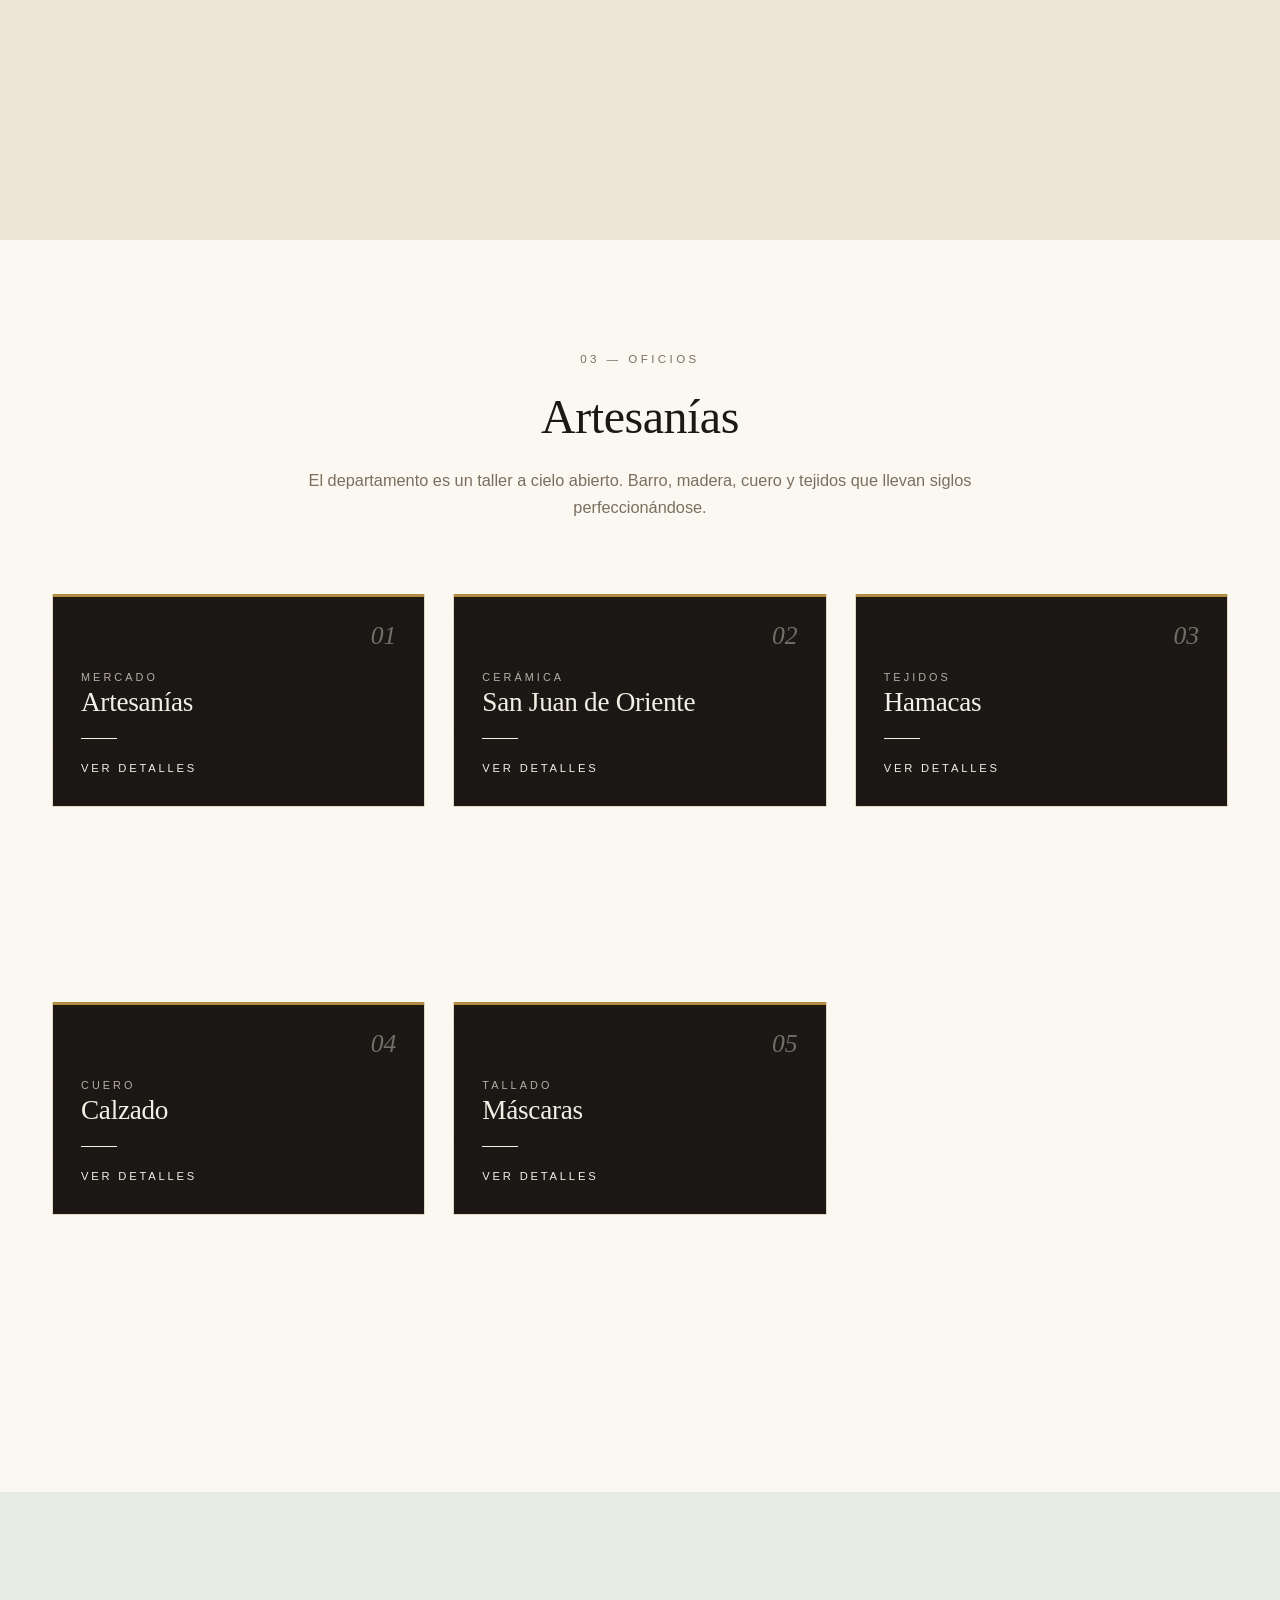
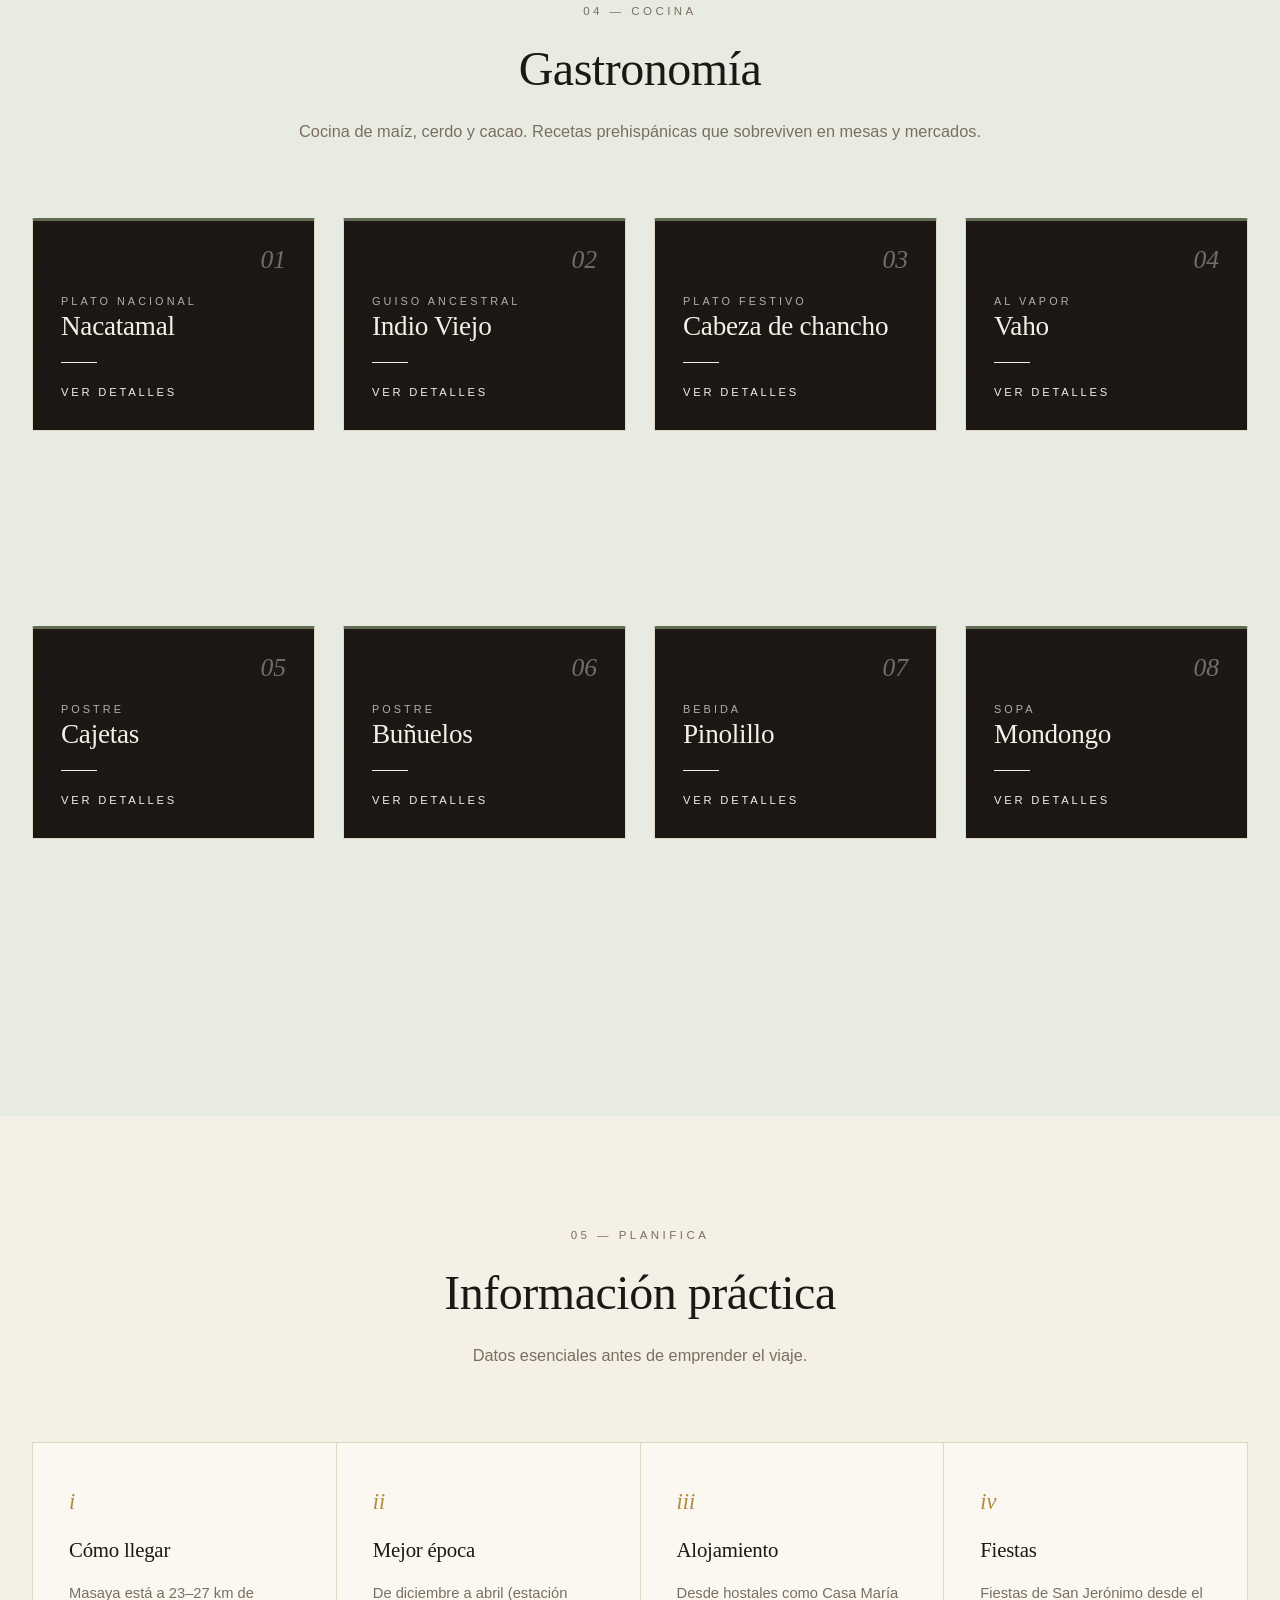
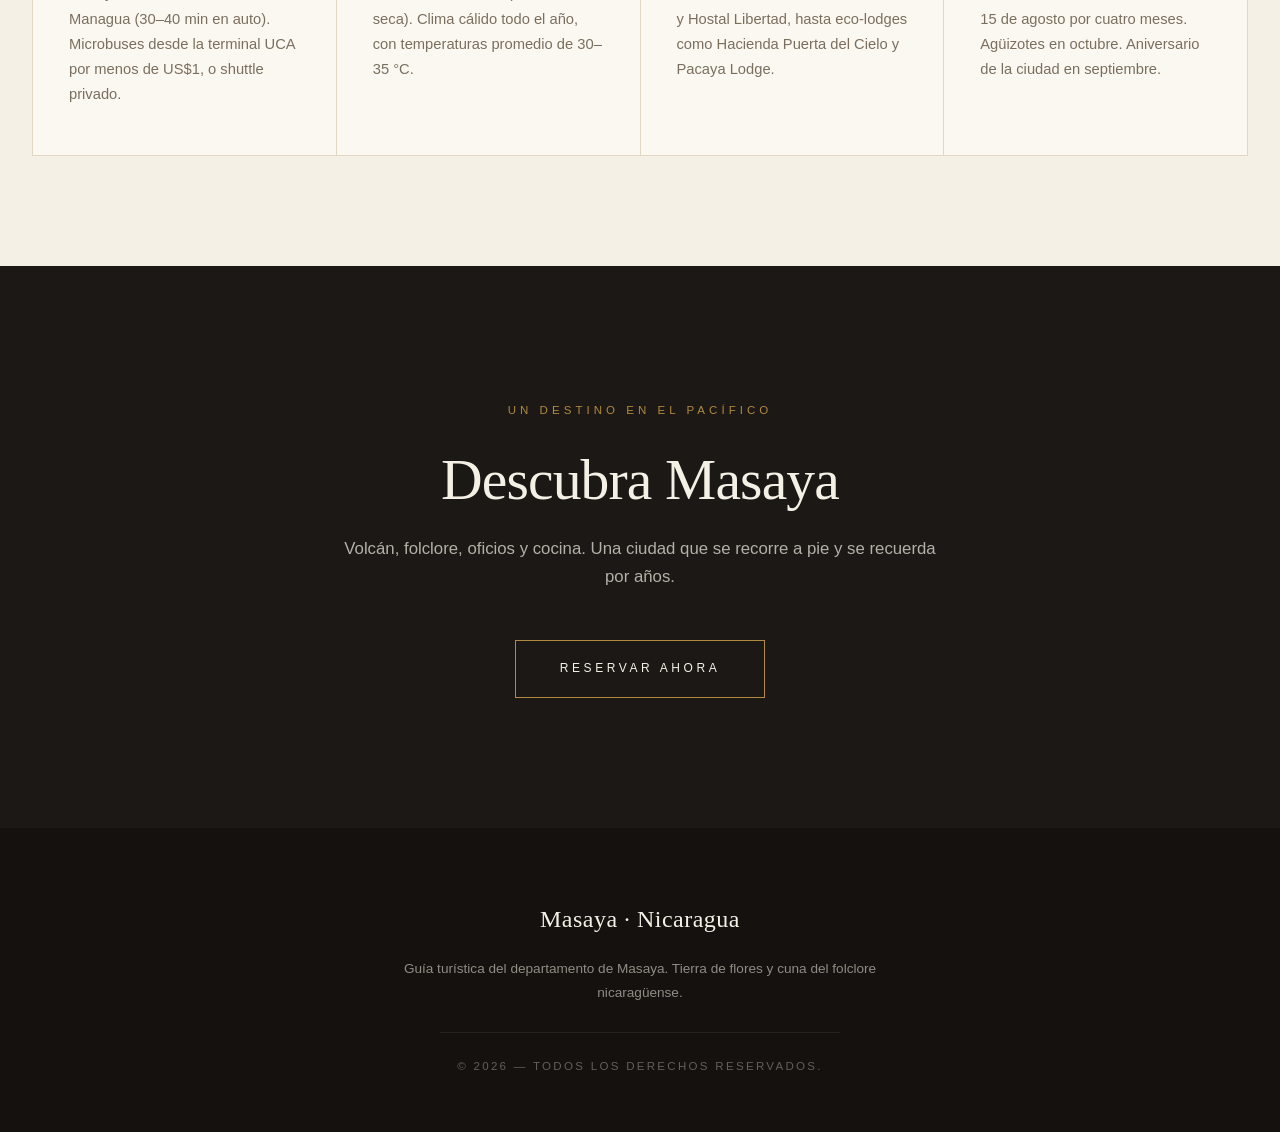
==== commit ee6eb10e: "actualizado para reservas" ====
--- a/index.html
+++ b/index.html
@@ -28,6 +28,7 @@
             <li><a href="#artesanias">Artesanías</a></li>
             <li><a href="#gastronomia">Gastronomía</a></li>
             <li><a href="#informacion">Información</a></li>
+            <li><a href="reservas.html" class="nav-reserva">Reservas</a></li>
         </ul>
     </nav>
 
@@ -41,11 +42,10 @@
 
         <div class="grid">
             <!-- TARJETA 1 -->
-            <!-- NOTA: Cambia la URL de la imagen por tu ruta local, ej: url('imagenes/volcan.jpg') -->
-            <label class="card">
-                <input type="checkbox" class="card-toggle">
-                <div class="card-inner">
-                    <div class="card-front" style="background-image: url(/fotos/WhatsApp\ Image\ 2026-09-17\ at\ 3.47.11\ PM.jpeg);">
+            <label class="card">
+                <input type="checkbox" class="card-toggle">
+                <div class="card-inner">
+                    <div class="card-front" style="background-image: url('fotos/WhatsApp Image 2026-09-17 at 3.47.11 PM.jpeg');">
                         <span class="card-num">01</span>
                         <span class="card-eyebrow">Parque Nacional</span>
                         <h3 class="card-title">Volcán Masaya</h3>
@@ -66,7 +66,7 @@
             <label class="card">
                 <input type="checkbox" class="card-toggle">
                 <div class="card-inner">
-                    <div class="card-front" style="background-image: url('fotos/WhatsApp\ Image\ 2026-09-17\ at\ 3.52.43\ PM.jpeg');">
+                    <div class="card-front" style="background-image: url('fotos/WhatsApp Image 2026-09-17 at 3.52.43 PM.jpeg');">
                         <span class="card-num">02</span>
                         <span class="card-eyebrow">Mirador</span>
                         <h3 class="card-title">Catarina</h3>
@@ -87,7 +87,7 @@
             <label class="card">
                 <input type="checkbox" class="card-toggle">
                 <div class="card-inner">
-                    <div class="card-front" style="background-image: url('fotos/WhatsApp\ Image\ 2026-09-17\ at\ 3.54.42\ PM.jpeg');">
+                    <div class="card-front" style="background-image: url('fotos/WhatsApp Image 2026-09-17 at 3.54.42 PM.jpeg');">
                         <span class="card-num">03</span>
                         <span class="card-eyebrow">Reserva Natural</span>
                         <h3 class="card-title">Laguna de Apoyo</h3>
@@ -619,7 +619,7 @@
         <span class="cta-eyebrow">Un destino en el Pacífico</span>
         <h2>Descubra Masaya</h2>
         <p>Volcán, folclore, oficios y cocina. Una ciudad que se recorre a pie y se recuerda por años.</p>
-        <a href="#atracciones" class="cta-btn">Volver al inicio</a>
+        <a href="reserva.html" class="cta-btn">Reservar ahora</a>
     </section>
 
     <!-- ===== FOOTER ===== -->
@@ -630,4 +630,4 @@
     </footer>
 
 </body>
-</html>+</html>
--- a/estilos.css
+++ b/estilos.css
@@ -1,7 +1,11 @@
 /* ==================================================
    MASAYA · Guía de viaje — Diseño editorial
-   ================================================== */
-
+   Hoja de estilos unificada (index + reserva)
+   ================================================== */
+
+/* ==================================================
+   01 · RESET Y VARIABLES
+   ================================================== */
 * {
     margin: 0;
     padding: 0;
@@ -37,7 +41,7 @@
 }
 
 /* ==================================================
-   HEADER / HERO
+   02 · HEADER / HERO (index)
    ================================================== */
 .hero {
     min-height: 100vh;
@@ -110,7 +114,7 @@
 }
 
 /* ==================================================
-   NAVEGACIÓN
+   03 · NAVEGACIÓN (compartida)
    ================================================== */
 .nav {
     position: sticky;
@@ -125,6 +129,7 @@
     display: flex;
     justify-content: center;
     flex-wrap: wrap;
+    align-items: center;
     max-width: 1200px;
     margin: 0 auto;
     padding: 0 20px;
@@ -163,8 +168,27 @@
     width: calc(100% - 52px);
 }
 
-/* ==================================================
-   SECCIONES
+/* Botón Reservas destacado */
+.nav-reserva {
+    background: var(--terracotta);
+    color: var(--cream) !important;
+    margin-left: 12px;
+    padding: 12px 22px !important;
+    border-radius: 2px;
+    transition: background 0.3s ease;
+}
+
+.nav-reserva:hover {
+    background: var(--ink);
+    color: var(--cream) !important;
+}
+
+.nav-reserva::after {
+    display: none;
+}
+
+/* ==================================================
+   04 · SECCIONES GENERALES (index)
    ================================================== */
 .section {
     padding: 110px 32px;
@@ -211,12 +235,12 @@
 }
 
 /* ==================================================
-   TARJETAS (FLIP con checkbox — funciona sin JS)
+   05 · TARJETAS FLIP (index)
    ================================================== */
 .card {
     display: block;
     position: relative;
-    height: 380px; /* Aumentado un poco para que respire la imagen */
+    height: 380px;
     cursor: pointer;
     perspective: 1400px;
     -webkit-tap-highlight-color: transparent;
@@ -248,7 +272,7 @@
     overflow: hidden;
 }
 
-/* ---------- FRONT (Con Imagen de Fondo) ---------- */
+/* ---------- FRONT ---------- */
 .card-front {
     background-color: var(--ink);
     background-size: cover;
@@ -258,13 +282,12 @@
     padding: 32px 28px 28px;
     display: flex;
     flex-direction: column;
-    justify-content: flex-end; /* Texto abajo */
+    justify-content: flex-end;
     position: relative;
     color: var(--cream);
     transition: border-color 0.3s ease, box-shadow 0.4s ease;
 }
 
-/* Degradado oscuro para que el texto se lea sobre la foto */
 .card-front::before {
     content: '';
     position: absolute;
@@ -299,7 +322,7 @@
     letter-spacing: 0.28em;
     text-transform: uppercase;
     color: rgba(245,240,230,0.7);
-    margin-bottom: auto; /* Empuja el título hacia abajo */
+    margin-bottom: auto;
     padding-top: 40px;
     font-weight: 500;
 }
@@ -335,7 +358,7 @@
     color: var(--gold);
 }
 
-/* ---------- BACK (Información) ---------- */
+/* ---------- BACK ---------- */
 .card-back {
     transform: rotateY(180deg);
     background: var(--ink);
@@ -381,7 +404,7 @@
     color: var(--cream);
     letter-spacing: -0.01em;
     margin-bottom: 16px;
-    padding-top: 20px; /* Espacio para el botón cerrar */
+    padding-top: 20px;
     padding-right: 40px;
 }
 
@@ -411,7 +434,7 @@
 }
 
 /* ==================================================
-   ACENTOS POR SECCIÓN
+   06 · ACENTOS POR SECCIÓN
    ================================================== */
 .section-atr .card-front { border-top-color: var(--terracotta); }
 .section-atr .card-back  { border-top-color: var(--terracotta); }
@@ -437,7 +460,6 @@
 .section-gas .card-back  { border-top-color: var(--sage); }
 .section-gas .card:hover .card-cta { color: var(--sage); }
 
-/* En secciones con fondo, mantener el grid centrado */
 .section-cul .grid,
 .section-gas .grid {
     max-width: 1240px;
@@ -450,7 +472,7 @@
 }
 
 /* ==================================================
-   INFORMACIÓN PRÁCTICA
+   07 · INFORMACIÓN PRÁCTICA (index)
    ================================================== */
 .section-info {
     background: var(--cream);
@@ -511,7 +533,7 @@
 }
 
 /* ==================================================
-   CTA
+   08 · CTA (index)
    ================================================== */
 .cta {
     background: var(--ink);
@@ -566,7 +588,7 @@
 }
 
 /* ==================================================
-   FOOTER
+   09 · FOOTER (compartido)
    ================================================== */
 .footer {
     background: #14110e;
@@ -602,9 +624,383 @@
 }
 
 /* ==================================================
-   RESPONSIVE
-   ================================================== */
+   10 · PÁGINA DE RESERVA — ESTRUCTURA
+   ================================================== */
+.pagina-reserva {
+    background: var(--cream);
+    min-height: 100vh;
+}
+
+.reserva-hero {
+    background: var(--ink);
+    color: var(--cream);
+    text-align: center;
+    padding: 100px 40px 80px;
+    border-bottom: 4px solid var(--terracotta);
+}
+
+.reserva-hero .eyebrow {
+    color: var(--gold);
+    margin-bottom: 18px;
+}
+
+.reserva-hero h1 {
+    font-family: var(--serif);
+    font-weight: 400;
+    font-size: clamp(2rem, 5vw, 3.4rem);
+    letter-spacing: -0.015em;
+    color: var(--cream);
+    margin-bottom: 18px;
+    line-height: 1.15;
+}
+
+.reserva-hero p {
+    max-width: 560px;
+    margin: 0 auto;
+    font-size: 1rem;
+    color: rgba(245,240,230,0.75);
+    line-height: 1.7;
+}
+
+.reserva-hero strong {
+    color: var(--gold);
+}
+
+/* Botón Volver dentro del hero */
+.btn-volver {
+    display: inline-block;
+    margin-top: 34px;
+    padding: 14px 34px;
+    font-size: 0.72rem;
+    letter-spacing: 0.28em;
+    text-transform: uppercase;
+    font-weight: 500;
+    color: var(--cream);
+    text-decoration: none;
+    border: 1px solid rgba(245,240,230,0.45);
+    border-radius: 2px;
+    transition: all 0.3s ease;
+}
+
+.btn-volver:hover {
+    background: var(--gold);
+    border-color: var(--gold);
+    color: var(--ink);
+}
+
+/* Contenedor del formulario */
+.reserva-pagina {
+    max-width: 960px;
+    margin: 0 auto;
+    padding: 80px 40px 110px;
+}
+
+.reserva-form {
+    background: var(--paper);
+    border: 1px solid var(--line);
+    border-top: 3px solid var(--terracotta);
+    padding: 56px 56px 50px;
+    box-shadow: 0 20px 50px -25px rgba(28,24,21,0.18);
+}
+
+/* ==================================================
+   11 · ACORDEÓN (bloques ocultos sin JS)
+   ================================================== */
+.acordeon {
+    border-top: 1px solid var(--line);
+}
+
+.acordeon:first-of-type {
+    border-top: none;
+}
+
+.acordeon-toggle {
+    display: none;
+}
+
+.acordeon-header {
+    display: flex;
+    align-items: center;
+    gap: 18px;
+    padding: 28px 0;
+    cursor: pointer;
+    user-select: none;
+    transition: padding-left 0.3s ease;
+}
+
+.acordeon-header:hover {
+    padding-left: 8px;
+}
+
+.acordeon-num {
+    font-family: var(--serif);
+    font-style: italic;
+    font-size: 1rem;
+    color: var(--terracotta);
+    min-width: 34px;
+    transition: color 0.3s ease;
+}
+
+.acordeon-title {
+    flex: 1;
+    font-family: var(--serif);
+    font-size: 1.25rem;
+    color: var(--ink);
+    letter-spacing: -0.01em;
+    transition: color 0.3s ease;
+}
+
+.acordeon-icon {
+    font-family: var(--serif);
+    font-size: 1.7rem;
+    color: var(--muted);
+    line-height: 1;
+    transition: transform 0.4s ease, color 0.3s ease;
+    display: inline-block;
+}
+
+.acordeon-toggle:checked ~ .acordeon-header .acordeon-icon {
+    transform: rotate(45deg);
+    color: var(--terracotta);
+}
+
+.acordeon-toggle:checked ~ .acordeon-header .acordeon-title {
+    color: var(--terracotta);
+}
+
+.acordeon-toggle:checked ~ .acordeon-header .acordeon-num {
+    color: var(--gold);
+}
+
+.acordeon-body {
+    max-height: 0;
+    overflow: hidden;
+    opacity: 0;
+    transition: max-height 0.55s ease, opacity 0.4s ease, padding 0.4s ease;
+    padding: 0;
+}
+
+.acordeon-toggle:checked ~ .acordeon-body {
+    max-height: 2600px;
+    opacity: 1;
+    padding-bottom: 34px;
+}
+
+/* ==================================================
+   12 · CAMPOS DEL FORMULARIO
+   ================================================== */
+.form-grid {
+    display: grid;
+    grid-template-columns: repeat(2, 1fr);
+    gap: 26px 28px;
+}
+
+.form-campo {
+    display: flex;
+    flex-direction: column;
+    min-width: 0;
+}
+
+.form-campo.span-2 {
+    grid-column: span 2;
+}
+
+.form-campo label,
+.form-label {
+    font-size: 0.7rem;
+    letter-spacing: 0.16em;
+    text-transform: uppercase;
+    color: var(--muted);
+    font-weight: 600;
+    margin-bottom: 10px;
+}
+
+.form-campo input,
+.form-campo select,
+.form-campo textarea {
+    font-family: var(--sans);
+    font-size: 1rem;
+    color: var(--ink);
+    background: transparent;
+    border: none;
+    border-bottom: 1px solid var(--line);
+    padding: 12px 2px;
+    outline: none;
+    transition: border-color 0.3s ease;
+    width: 100%;
+    min-width: 0;
+}
+
+.form-campo textarea {
+    border: 1px solid var(--line);
+    padding: 14px;
+    resize: vertical;
+    min-height: 90px;
+    border-radius: 2px;
+    font-family: var(--sans);
+}
+
+.form-campo input:focus,
+.form-campo select:focus,
+.form-campo textarea:focus {
+    border-bottom-color: var(--terracotta);
+}
+
+.form-campo textarea:focus {
+    border-color: var(--terracotta);
+}
+
+.form-campo input:invalid:not(:placeholder-shown) {
+    border-bottom-color: #c0392b;
+}
+
+.form-campo input::placeholder,
+.form-campo textarea::placeholder {
+    color: #b8ac99;
+    font-style: italic;
+    font-size: 0.9rem;
+}
+
+.bloque-servicios {
+    margin-top: 30px;
+}
+
+/* ==================================================
+   13 · CHECKBOXES
+   ================================================== */
+.checkbox-grid {
+    display: grid;
+    grid-template-columns: repeat(auto-fill, minmax(190px, 1fr));
+    gap: 12px 20px;
+    margin-top: 6px;
+}
+
+.checkbox-grid label {
+    display: flex;
+    align-items: center;
+    gap: 9px;
+    font-size: 0.88rem;
+    letter-spacing: 0.02em;
+    text-transform: none;
+    font-weight: 400;
+    color: var(--ink);
+    cursor: pointer;
+    padding: 8px 0;
+    border-bottom: 1px dashed var(--line);
+}
+
+.checkbox-grid input[type="checkbox"] {
+    accent-color: var(--terracotta);
+    width: 16px;
+    height: 16px;
+    cursor: pointer;
+    flex-shrink: 0;
+}
+
+.check-line {
+    display: flex;
+    align-items: flex-start;
+    gap: 10px;
+    font-size: 0.9rem;
+    color: var(--ink);
+    margin-top: 20px;
+    cursor: pointer;
+    line-height: 1.55;
+}
+
+.check-line input[type="checkbox"] {
+    accent-color: var(--terracotta);
+    width: 16px;
+    height: 16px;
+    margin-top: 3px;
+    flex-shrink: 0;
+    cursor: pointer;
+}
+
+/* ==================================================
+   14 · BOTONES DE ACCIÓN
+   ================================================== */
+.form-acciones {
+    display: flex;
+    justify-content: flex-end;
+    gap: 16px;
+    margin-top: 48px;
+    padding-top: 34px;
+    border-top: 1px solid var(--line);
+    flex-wrap: wrap;
+}
+
+.btn-primario,
+.btn-secundario {
+    display: inline-block;
+    padding: 16px 40px;
+    font-size: 0.72rem;
+    letter-spacing: 0.26em;
+    text-transform: uppercase;
+    font-weight: 600;
+    text-decoration: none;
+    border: 1px solid var(--ink);
+    cursor: pointer;
+    font-family: var(--sans);
+    transition: all 0.3s ease;
+    border-radius: 2px;
+    white-space: nowrap;
+}
+
+.btn-primario {
+    background: var(--ink);
+    color: var(--cream);
+}
+
+.btn-primario:hover {
+    background: var(--terracotta);
+    border-color: var(--terracotta);
+}
+
+.btn-secundario {
+    background: transparent;
+    color: var(--ink);
+}
+
+.btn-secundario:hover {
+    background: var(--ink);
+    color: var(--cream);
+}
+
+/* ==================================================
+   15 · CLASES UTILITARIAS DE VISIBILIDAD
+   ================================================== */
+.oculto         { display: none !important; }
+.oculto-movil   { display: block; }
+.oculto-desktop { display: none; }
+
+/* ==================================================
+   16 · RESPONSIVE
+   ================================================== */
+
+/* ---------- Tablet (960px) ---------- */
+@media (max-width: 960px) {
+    .reserva-hero {
+        padding: 80px 30px 65px;
+    }
+
+    .reserva-pagina {
+        padding: 60px 24px 90px;
+    }
+
+    .reserva-form {
+        padding: 44px 36px 40px;
+    }
+}
+
+/* ---------- Móvil (720px) ---------- */
 @media (max-width: 720px) {
+
+    /* Utilidades */
+    .oculto-movil   { display: none !important; }
+    .oculto-desktop { display: block; }
+
+    /* Secciones generales */
     .section {
         padding: 80px 20px;
     }
@@ -613,16 +1009,27 @@
         margin-bottom: 52px;
     }
 
+    /* Navegación */
+    .nav ul {
+        padding: 0 10px;
+    }
+
     .nav a {
-        padding: 16px 12px;
-        font-size: 0.68rem;
-        letter-spacing: 0.18em;
+        padding: 14px 10px;
+        font-size: 0.65rem;
+        letter-spacing: 0.15em;
     }
 
     .nav a:hover::after {
-        width: calc(100% - 24px);
-    }
-
+        width: calc(100% - 20px);
+    }
+
+    .nav-reserva {
+        margin: 6px 0;
+        padding: 10px 18px !important;
+    }
+
+    /* Tarjetas flip */
     .card {
         height: 360px;
     }
@@ -639,15 +1046,97 @@
         padding: 30px 24px 24px;
     }
 
+    /* Info práctica */
     .info-item {
         padding: 36px 26px;
     }
 
+    /* CTA */
     .cta {
         padding: 90px 24px;
     }
 
+    /* Hero principal */
     .hero {
         min-height: 90vh;
     }
+
+    /* ----- RESERVA ----- */
+    .reserva-hero {
+        padding: 60px 22px 50px;
+    }
+
+    .reserva-hero h1 {
+        font-size: 1.9rem;
+    }
+
+    .btn-volver {
+        margin-top: 26px;
+        padding: 12px 26px;
+        font-size: 0.68rem;
+    }
+
+    .reserva-pagina {
+        padding: 40px 16px 70px;
+    }
+
+    .reserva-form {
+        padding: 32px 22px 30px;
+    }
+
+    .acordeon-header {
+        padding: 22px 0;
+        gap: 12px;
+    }
+
+    .acordeon-title {
+        font-size: 1.08rem;
+    }
+
+    .acordeon-icon {
+        font-size: 1.5rem;
+    }
+
+    /* Formulario */
+    .form-grid {
+        grid-template-columns: 1fr;
+        gap: 22px;
+    }
+
+    .form-campo.span-2 {
+        grid-column: span 1;
+    }
+
+    .checkbox-grid {
+        grid-template-columns: 1fr 1fr;
+        gap: 10px 14px;
+    }
+
+    /* Botones del formulario */
+    .form-acciones {
+        flex-direction: column-reverse;
+        gap: 12px;
+    }
+
+    .btn-primario,
+    .btn-secundario {
+        width: 100%;
+        text-align: center;
+        padding: 15px 20px;
+    }
+}
+
+/* ---------- Móvil pequeño (420px) ---------- */
+@media (max-width: 420px) {
+    .checkbox-grid {
+        grid-template-columns: 1fr;
+    }
+
+    .acordeon-title {
+        font-size: 1rem;
+    }
+
+    .reserva-hero h1 {
+        font-size: 1.6rem;
+    }
 }
